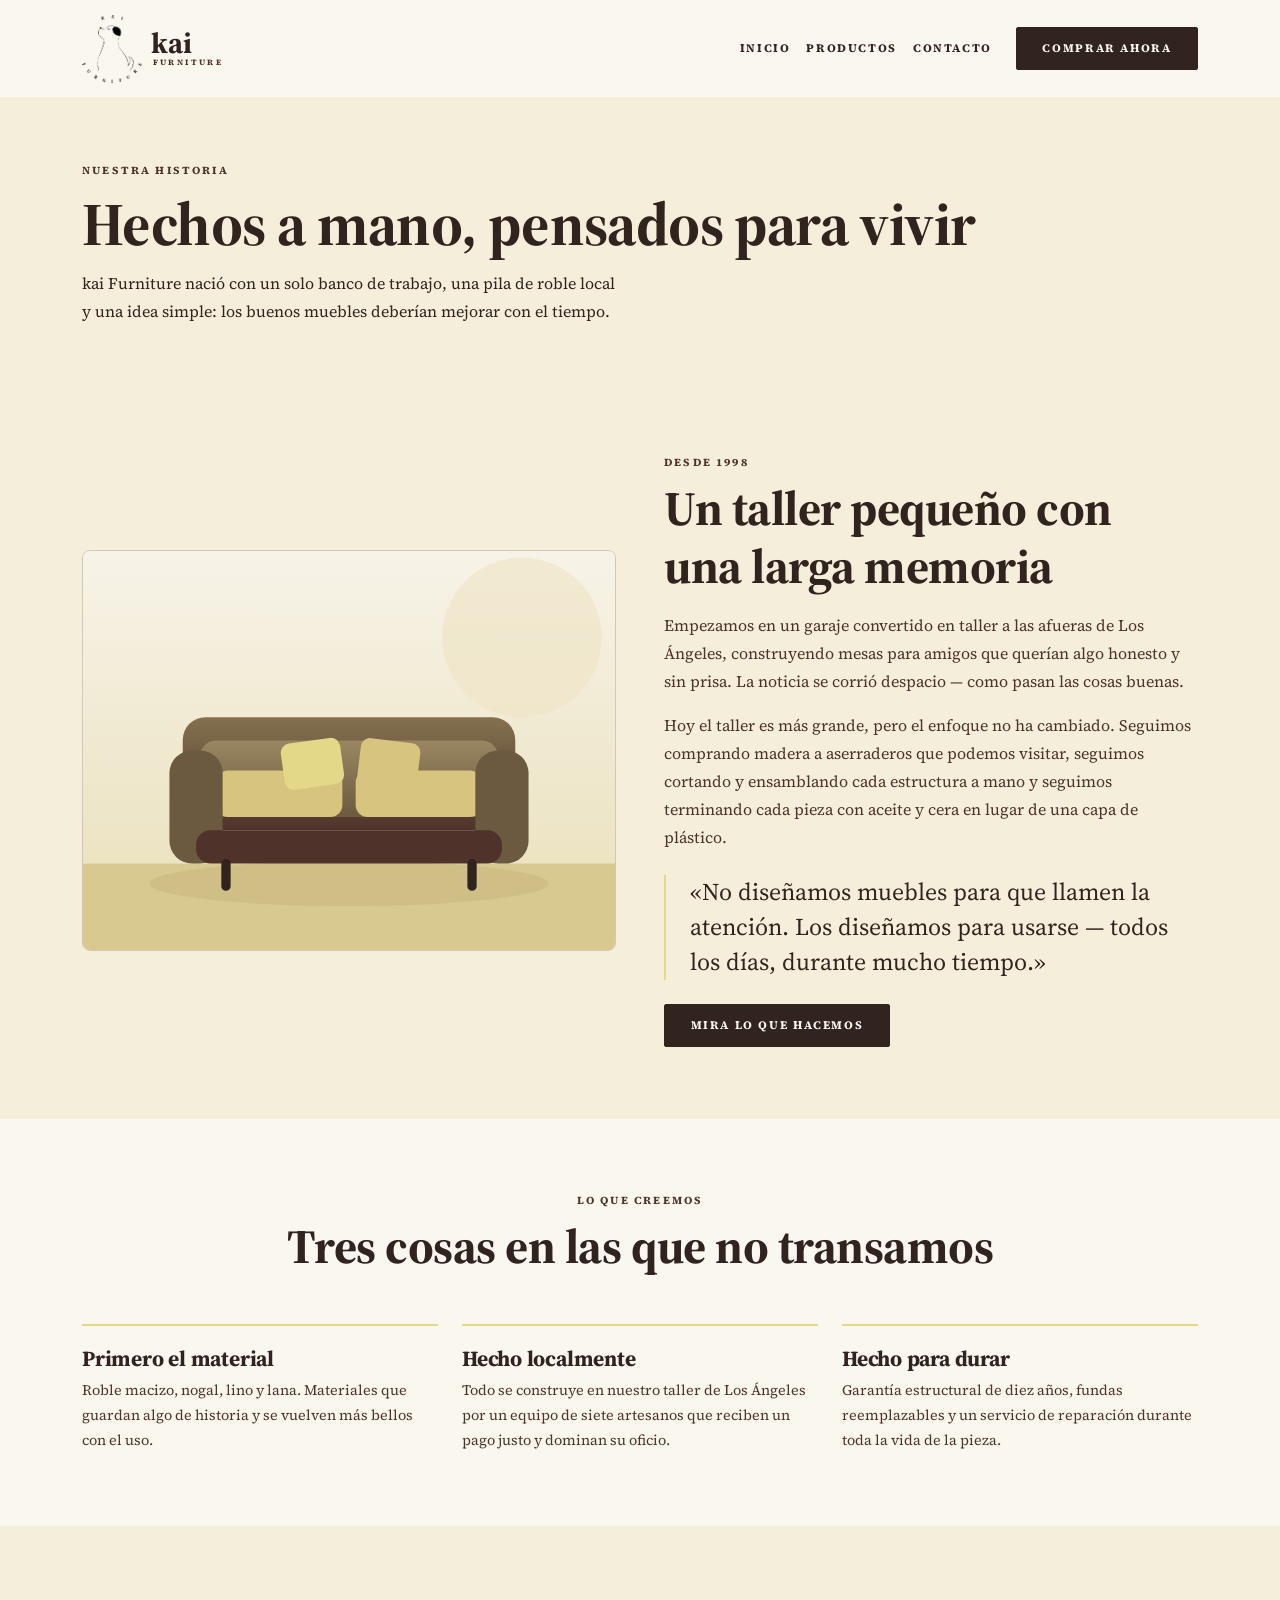
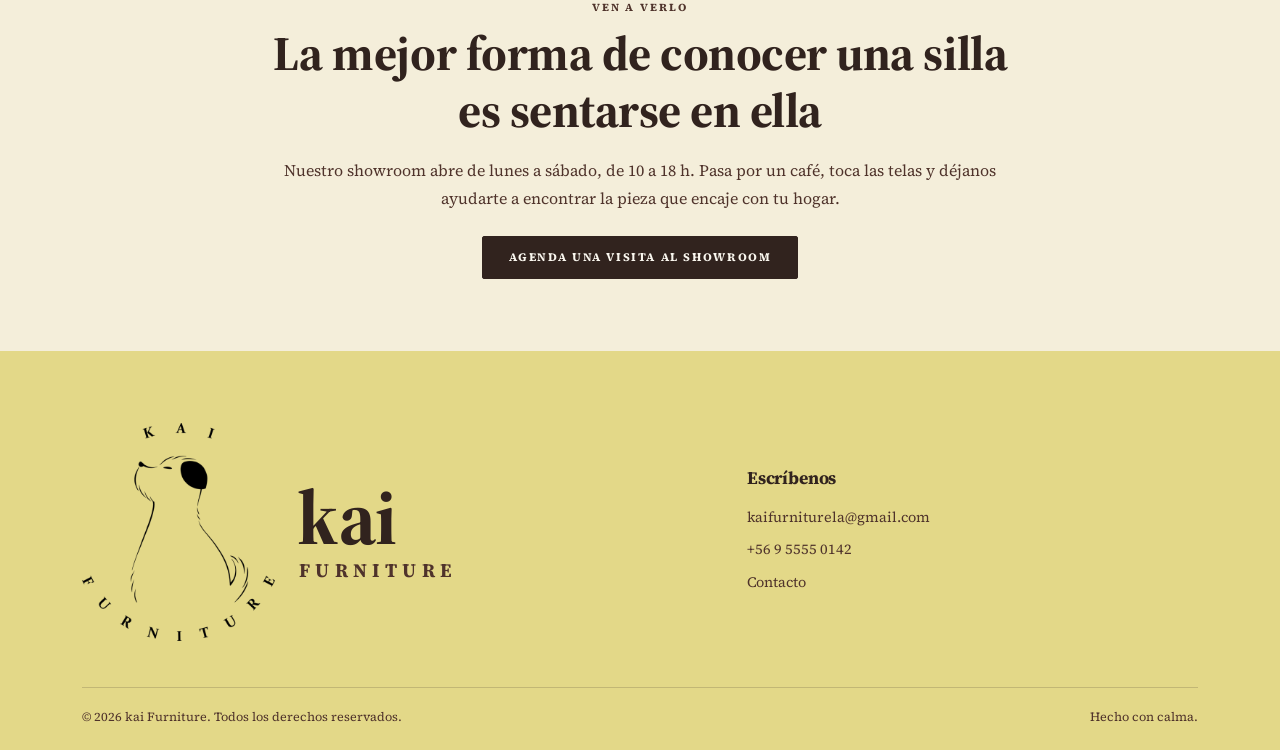
==== about.html @ 802a7d38 "small changes" ====
<!DOCTYPE html>
<html lang="es">
<head>
  <meta charset="UTF-8">
  <meta name="viewport" content="width=device-width, initial-scale=1">
  <meta name="robots" content="noindex, nofollow">
  <title>Nosotros — kai Furniture</title>
  <meta name="description" content="La historia de kai Furniture: un taller pequeño que crea piezas cálidas y honestas con madera maciza y textiles naturales en Los Ángeles, BíoBío.">
  <link rel="icon" href="favicon.ico?v=2" sizes="any">
  <link rel="icon" type="image/png" sizes="16x16" href="assets/images/favicon-16x16.png?v=2">
  <link rel="icon" type="image/png" sizes="32x32" href="assets/images/favicon-32x32.png?v=2">
  <link rel="icon" type="image/png" sizes="48x48" href="assets/images/favicon-48x48.png?v=2">
  <link rel="apple-touch-icon" href="assets/images/apple-touch-icon.png?v=2">
  <link rel="preconnect" href="https://fonts.googleapis.com">
  <link rel="preconnect" href="https://fonts.gstatic.com" crossorigin>
  <link href="https://fonts.googleapis.com/css2?family=Source+Serif+4:wght@400;700&display=swap" rel="stylesheet">
  <link href="https://cdn.jsdelivr.net/npm/bootstrap@5.3.3/dist/css/bootstrap.min.css" rel="stylesheet">
  <link rel="stylesheet" href="css/styles.css">
</head>
<body class="page-nosotros">

  <nav class="navbar navbar-expand-lg navbar-kai sticky-top">
    <div class="container">
      <a class="navbar-brand" href="home" aria-label="kai Furniture, inicio">
        <img src="assets/images/logo-mark.png" alt="kai Furniture">
        <span class="brand-wordmark">kai<span>Furniture</span></span>
      </a>
      <button class="navbar-toggler" type="button" data-bs-toggle="collapse" data-bs-target="#kaiNav" aria-controls="kaiNav" aria-expanded="false" aria-label="Abrir menú">
        <span class="navbar-toggler-icon"></span>
      </button>
      <div class="collapse navbar-collapse" id="kaiNav">
        <ul class="navbar-nav ms-auto align-items-lg-center">
          <li class="nav-item"><a class="nav-link" href="home">Inicio</a></li>
          <li class="nav-item"><a class="nav-link" href="products">Productos</a></li>
          <li class="nav-item"><a class="nav-link" href="contact">Contacto</a></li>
          <li class="nav-item ms-lg-3 mt-3 mt-lg-0">
            <a class="btn btn-kai" href="products">Comprar ahora</a>
          </li>
        </ul>
      </div>
    </div>
  </nav>

  <header class="page-header">
    <div class="container">
      <p class="eyebrow mb-2">Nuestra historia</p>
      <h1>Hechos a mano, pensados para vivir</h1>
      <p>kai Furniture nació con un solo banco de trabajo, una pila de roble local y una idea simple: los buenos muebles deberían mejorar con el tiempo.</p>
    </div>
  </header>

  <section class="section-pad">
    <div class="container">
      <div class="row align-items-center g-5">
        <div class="col-lg-6">
          <div class="about-media">
            <img src="assets/images/sofa.svg" alt="El sofá Aria en el showroom de kai Furniture">
          </div>
        </div>
        <div class="col-lg-6">
          <p class="eyebrow mb-2">Desde 1998</p>
          <h2 class="mb-3" style="font-size: clamp(2rem, 4vw, 3rem);">Un taller pequeño con una larga memoria</h2>
          <p class="text-muted-kai">
            Empezamos en un garaje convertido en taller a las afueras de Los Ángeles, construyendo mesas
            para amigos que querían algo honesto y sin prisa. La noticia se corrió despacio — como pasan las cosas buenas.
          </p>
          <p class="text-muted-kai">
            Hoy el taller es más grande, pero el enfoque no ha cambiado. Seguimos comprando madera a
            aserraderos que podemos visitar, seguimos cortando y ensamblando cada estructura a mano y
            seguimos terminando cada pieza con aceite y cera en lugar de una capa de plástico.
          </p>
          <blockquote class="quote-block my-4">
            «No diseñamos muebles para que llamen la atención. Los diseñamos para usarse — todos los días, durante mucho tiempo.»
          </blockquote>
          <a href="products" class="btn btn-kai">Mira lo que hacemos</a>
        </div>
      </div>
    </div>
  </section>

  <section class="section-pad bg-cream">
    <div class="container">
      <div class="text-center mb-5">
        <p class="eyebrow mb-2">Lo que creemos</p>
        <h2 style="font-size: clamp(2rem, 4vw, 3rem);">Tres cosas en las que no transamos</h2>
      </div>
      <div class="row g-4">
        <div class="col-md-4">
          <div class="value-card">
            <h4>Primero el material</h4>
            <p>Roble macizo, nogal, lino y lana. Materiales que guardan algo de historia y se vuelven más bellos con el uso.</p>
          </div>
        </div>
        <div class="col-md-4">
          <div class="value-card">
            <h4>Hecho localmente</h4>
            <p>Todo se construye en nuestro taller de Los Ángeles por un equipo de siete artesanos que reciben un pago justo y dominan su oficio.</p>
          </div>
        </div>
        <div class="col-md-4">
          <div class="value-card">
            <h4>Hecho para durar</h4>
            <p>Garantía estructural de diez años, fundas reemplazables y un servicio de reparación durante toda la vida de la pieza.</p>
          </div>
        </div>
      </div>
    </div>
  </section>

  <section class="section-pad">
    <div class="container">
      <div class="row justify-content-center text-center">
        <div class="col-lg-8">
          <p class="eyebrow mb-2">Ven a verlo</p>
          <h2 class="mb-3" style="font-size: clamp(2rem, 4vw, 3rem);">La mejor forma de conocer una silla es sentarse en ella</h2>
          <p class="text-muted-kai mb-4">
            Nuestro showroom abre de lunes a sábado, de 10 a 18 h. Pasa por un café, toca las telas
            y déjanos ayudarte a encontrar la pieza que encaje con tu hogar.
          </p>
          <a href="contact" class="btn btn-kai">Agenda una visita al showroom</a>
        </div>
      </div>
    </div>
  </section>

  <footer class="footer-kai">
    <div class="container">
      <div class="row g-4">
        <div class="col-lg-7">
          <a href="home" class="footer-brand">
            <img src="assets/images/logo-mark.png" alt="kai Furniture" class="footer-logo">
            <span class="brand-wordmark footer-wordmark">kai<span>FURNITURE</span></span>
          </a>
        </div>
        <div class="col-12 col-lg-5">
          <h5>Escríbenos</h5>
          <ul class="footer-links">
            <li><a href="mailto:kaifurniturela@gmail.com">kaifurniturela@gmail.com</a></li>
            <li><a href="tel:+56955550142">+56 9 5555 0142</a></li>
            <li><a href="contact">Contacto</a></li>
          </ul>
        </div>
      </div>
      <div class="footer-bottom d-flex flex-wrap justify-content-between gap-2">
        <span>&copy; <span id="year">2026</span> kai Furniture. Todos los derechos reservados.</span>
        <span>Hecho con calma.</span>
      </div>
    </div>
  </footer>

  <script src="https://cdn.jsdelivr.net/npm/bootstrap@5.3.3/dist/js/bootstrap.bundle.min.js"></script>
  <script>
    document.getElementById('year').textContent = new Date().getFullYear();
  </script>
</body>
</html>
---- css/styles.css ----
:root {
  --kai-ink: #31231e;
  --kai-dark: #4f332b;
  --kai-brown: #84714f;
  --kai-accent: #e3d888;
  --kai-bg: #faf7ef;
  --kai-tint: #f4eeda;
  --kai-muted: #84714f;
  --kai-line: rgba(49, 35, 30, 0.18);
  --kai-page: var(--kai-tint);
  --kai-page-text: var(--kai-ink);
  --kai-page-muted: var(--kai-dark);
  --kai-page-line: rgba(49, 35, 30, 0.18);
  --kai-font: Constantia, "Source Serif 4", Georgia, "Times New Roman", serif;
  --bs-body-font-family: var(--kai-font);
}

html {
  background-color: var(--kai-accent);
}

body {
  font-family: var(--kai-font);
  font-weight: 400;
  color: var(--kai-page-text);
  background-color: var(--kai-page);
  -webkit-font-smoothing: antialiased;
}

h1, h2, h3, h4, h5, .display-font {
  font-family: var(--kai-font);
  font-weight: 700;
  color: var(--kai-page-text);
  letter-spacing: -0.01em;
}

p {
  line-height: 1.75;
}

a {
  color: var(--kai-page-text);
}

a:hover {
  color: var(--kai-dark);
}

.eyebrow {
  text-transform: uppercase;
  letter-spacing: 0.2em;
  font-size: 0.68rem;
  font-weight: 700;
  color: var(--kai-dark);
}

.section-pad {
  padding: 4.5rem 0;
}

.bg-cream {
  background-color: var(--kai-bg);
  color: var(--kai-ink);
}

.bg-cream h2,
.bg-cream h4 {
  color: var(--kai-ink);
}

.bg-cream .eyebrow {
  color: var(--kai-dark);
}

.text-ink {
  color: var(--kai-ink) !important;
}

.text-muted-kai {
  color: var(--kai-page-muted) !important;
}

/* Navbar */
.navbar-kai {
  background-color: var(--kai-bg);
  padding: 0.6rem 0;
}

.navbar-kai .navbar-brand {
  display: flex;
  align-items: center;
  gap: 0.55rem;
}

.navbar-kai .navbar-brand img {
  height: 68px;
  width: auto;
}

.brand-wordmark {
  display: flex;
  flex-direction: column;
  font-family: var(--kai-font);
  font-size: 1.8rem;
  font-weight: 700;
  line-height: 0.85;
  color: var(--kai-ink);
  letter-spacing: -0.01em;
}

.brand-wordmark span {
  font-family: var(--kai-font);
  font-size: 0.5rem;
  font-weight: 700;
  letter-spacing: 0.3em;
  text-transform: uppercase;
  color: var(--kai-dark);
  margin-top: 0.28rem;
  padding-left: 0.1rem;
}

.navbar-kai .brand-wordmark {
  color: var(--kai-ink);
}

.navbar-kai .brand-wordmark span {
  color: var(--kai-dark);
}

.navbar-kai .nav-link {
  text-transform: uppercase;
  letter-spacing: 0.14em;
  font-size: 0.72rem;
  font-weight: 700;
  color: var(--kai-ink);
  padding: 0.5rem 0.85rem;
}

.navbar-kai .nav-link:hover,
.navbar-kai .nav-link.active {
  color: var(--kai-dark);
}

.navbar-toggler {
  border-color: var(--kai-line);
  border-radius: 2px;
}

.navbar-toggler:focus {
  box-shadow: none;
}

/* Buttons */
.btn-kai,
.btn-kai-outline {
  border-radius: 2px;
  padding: 0.75rem 1.6rem;
  font-family: var(--kai-font);
  font-size: 0.72rem;
  font-weight: 700;
  letter-spacing: 0.14em;
  text-transform: uppercase;
  transition: background-color 0.2s ease, color 0.2s ease, border-color 0.2s ease;
}

.btn-kai {
  background-color: var(--kai-ink);
  border: 1px solid var(--kai-ink);
  color: var(--kai-bg);
}

.btn-kai:hover {
  background-color: var(--kai-brown);
  border-color: var(--kai-brown);
  color: var(--kai-bg);
}

.btn-kai-outline {
  background-color: transparent;
  border: 1px solid var(--kai-page-text);
  color: var(--kai-page-text);
}

.btn-kai-outline:hover {
  background-color: var(--kai-page-text);
  color: var(--kai-bg);
}

/* Hero */
.hero {
  padding: 4.5rem 0 5rem;
  background-color: var(--kai-page);
}

.hero-title {
  font-size: clamp(2.5rem, 5.5vw, 4.2rem);
  line-height: 1.03;
  margin-bottom: 1.5rem;
}

.hero-lead {
  max-width: 29rem;
  color: var(--kai-page-muted);
  font-size: 1rem;
}

.hero-media {
  border-radius: 0.5rem;
  overflow: hidden;
  border: 1px solid var(--kai-page-line);
}

.hero-media img {
  width: 100%;
  height: 100%;
  object-fit: cover;
  display: block;
}

/* Product cards */
.product-card {
  display: flex;
  flex-direction: column;
  height: 100%;
  color: inherit;
  text-decoration: none;
}

.product-card:hover {
  color: inherit;
}

.product-thumb {
  overflow: hidden;
  aspect-ratio: 4 / 3;
  border-radius: 0.5rem;
  background-color: var(--kai-accent);
}

.product-thumb img {
  width: 100%;
  height: 100%;
  object-fit: cover;
  display: block;
  transition: transform 0.5s ease;
}

.product-card:hover .product-thumb img {
  transform: scale(1.04);
}

.product-body {
  display: flex;
  flex-direction: column;
  flex-grow: 1;
  padding: 1.15rem 0 0;
}

.product-title {
  font-size: 1.4rem;
  margin-bottom: 0.35rem;
  transition: color 0.2s ease;
}

.product-card:hover .product-title {
  color: var(--kai-brown);
}

.product-desc {
  color: var(--kai-page-muted);
  font-size: 0.9rem;
  line-height: 1.65;
  flex-grow: 1;
}

.product-link {
  font-size: 0.7rem;
  font-weight: 700;
  letter-spacing: 0.14em;
  text-transform: uppercase;
  color: var(--kai-page-text);
  text-decoration: none;
  display: inline-flex;
  align-items: center;
  gap: 0.4rem;
  border-bottom: 1px solid transparent;
  transition: color 0.2s ease, border-color 0.2s ease;
}

.product-link:hover {
  color: var(--kai-dark);
  border-color: var(--kai-brown);
}

.product-price {
  font-family: var(--kai-font);
  font-size: 1.25rem;
  font-weight: 700;
  color: var(--kai-page-text);
}

/* Section headers */
.section-head {
  display: flex;
  flex-wrap: wrap;
  align-items: flex-end;
  justify-content: space-between;
  gap: 1rem;
  margin-bottom: 2.5rem;
}

.section-head h2 {
  font-size: clamp(2rem, 4vw, 3rem);
  margin-bottom: 0;
}

.link-arrow {
  font-size: 0.7rem;
  font-weight: 700;
  letter-spacing: 0.14em;
  text-transform: uppercase;
  text-decoration: none;
  color: var(--kai-page-text);
  display: inline-flex;
  align-items: center;
  gap: 0.4rem;
  border-bottom: 1px solid var(--kai-page-text);
  padding-bottom: 0.2rem;
  transition: color 0.2s ease, border-color 0.2s ease;
}

.link-arrow:hover {
  color: var(--kai-dark);
  border-color: var(--kai-brown);
}

/* Page header */
.page-header {
  padding: 4rem 0 3.5rem;
  background-color: var(--kai-page);
}

.page-header .eyebrow {
  color: var(--kai-dark);
}

.page-header h1 {
  font-size: clamp(2.4rem, 5vw, 3.8rem);
  margin-bottom: 0.5rem;
}

.page-header p {
  color: var(--kai-page-text);
  max-width: 34rem;
  margin-bottom: 0;
}

.page-header .collection-title {
  font-size: clamp(1.5rem, 2.5vw, 2rem);
  letter-spacing: 0.16em;
  text-transform: uppercase;
  color: var(--kai-dark);
  margin-bottom: 0;
}

/* About */
.about-media {
  border-radius: 0.5rem;
  overflow: hidden;
  border: 1px solid var(--kai-page-line);
}

.about-media img {
  width: 100%;
  height: 100%;
  object-fit: cover;
  display: block;
}

.value-card {
  background-color: transparent;
  border: 0;
  border-top: 2px solid var(--kai-accent);
  border-radius: 0;
  padding: 1.25rem 0 0;
  height: 100%;
}

.value-card h4 {
  font-size: 1.35rem;
  margin-bottom: 0.4rem;
}

.value-card p {
  font-size: 0.9rem;
  color: var(--kai-dark);
  margin-bottom: 0;
}

.quote-block {
  border-left: 2px solid var(--kai-accent);
  padding-left: 1.5rem;
  font-family: var(--kai-font);
  font-size: 1.5rem;
  line-height: 1.45;
  color: var(--kai-page-text);
}

/* Contact */
.contact-card {
  background-color: transparent;
  border: 0;
  border-top: 1px solid var(--kai-page-line);
  border-radius: 0;
  padding: 1.5rem 0 0;
  box-shadow: none;
}

.form-label {
  font-size: 0.68rem;
  font-weight: 700;
  letter-spacing: 0.14em;
  text-transform: uppercase;
  color: var(--kai-page-text);
}

.form-control,
.form-select {
  border-radius: 2px;
  border: 1px solid var(--kai-page-line);
  padding: 0.7rem 0.9rem;
  background-color: transparent;
  color: var(--kai-page-text);
}

.form-control::placeholder {
  color: rgba(49, 35, 30, 0.7);
}

.form-control:focus,
.form-select:focus {
  border-color: var(--kai-brown);
  box-shadow: none;
  background-color: rgba(250, 247, 239, 0.55);
}

.form-select {
  background-image: url("data:image/svg+xml,%3csvg xmlns='http://www.w3.org/2000/svg' viewBox='0 0 16 16'%3e%3cpath fill='none' stroke='%2331231e' stroke-linecap='round' stroke-linejoin='round' stroke-width='2' d='m2 5 6 6 6-6'/%3e%3c/svg%3e");
}

.form-select option {
  color: var(--kai-ink);
  background-color: var(--kai-bg);
}

.contact-info-item {
  padding: 1rem 0;
  border-bottom: 1px solid var(--kai-page-line);
}

.contact-info-item:last-child {
  border-bottom: 0;
}

.contact-info-item h6 {
  font-family: var(--kai-font);
  font-weight: 700;
  font-size: 0.68rem;
  letter-spacing: 0.14em;
  text-transform: uppercase;
  color: var(--kai-dark);
  margin-bottom: 0.25rem;
}

.contact-info-item p,
.contact-info-item a {
  margin-bottom: 0;
  font-size: 0.95rem;
  color: var(--kai-page-text);
  text-decoration: none;
}

.alert-success {
  background-color: var(--kai-accent);
  border-color: var(--kai-accent);
  color: var(--kai-ink);
  border-radius: 2px;
}

/* Footer */
.footer-kai {
  background-color: var(--kai-accent);
  color: var(--kai-dark);
  padding: 4.5rem 0 1.5rem;
}

.footer-kai .row {
  align-items: center;
}

.footer-kai h5 {
  color: var(--kai-ink);
  font-size: 1.1rem;
  margin-bottom: 0.9rem;
}

.footer-kai a {
  color: var(--kai-dark);
  text-decoration: none;
  font-size: 0.9rem;
  transition: color 0.2s ease;
}

.footer-kai a:hover {
  color: var(--kai-ink);
}

.footer-kai .footer-links {
  list-style: none;
  padding: 0;
  margin: 0;
}

.footer-kai .footer-links li {
  margin-bottom: 0.5rem;
}

.footer-kai .footer-bottom {
  border-top: 1px solid var(--kai-line);
  margin-top: 2.5rem;
  padding-top: 1.25rem;
  font-size: 0.78rem;
  color: var(--kai-dark);
}

.footer-brand {
  display: inline-flex;
  align-items: center;
  gap: 1.4rem;
  text-decoration: none;
}

.footer-brand .brand-wordmark {
  font-size: clamp(4rem, 6vw, 5.2rem);
  color: var(--kai-ink);
}

.footer-brand .brand-wordmark span {
  font-size: 1.2rem;
  letter-spacing: 0.28em;
  margin-top: 0.7rem;
  color: var(--kai-dark);
}

.footer-logo {
  height: clamp(168px, 17vw, 240px);
  width: auto;
}

@media (max-width: 991.98px) {
  .navbar-kai .navbar-collapse {
    padding-top: 1rem;
    padding-bottom: 0.5rem;
  }

  .navbar-kai .nav-link {
    padding-left: 0;
    padding-right: 0;
  }

  .hero {
    padding-top: 3rem;
  }

  .hero-media {
    margin-top: 2.5rem;
  }

  .section-pad {
    padding: 3.75rem 0;
  }

  .page-header {
    padding: 3rem 0 2.75rem;
  }
}

@media (max-width: 575.98px) {
  .hero-title {
    font-size: 2.5rem;
  }

  .section-pad {
    padding: 3.25rem 0;
  }

}
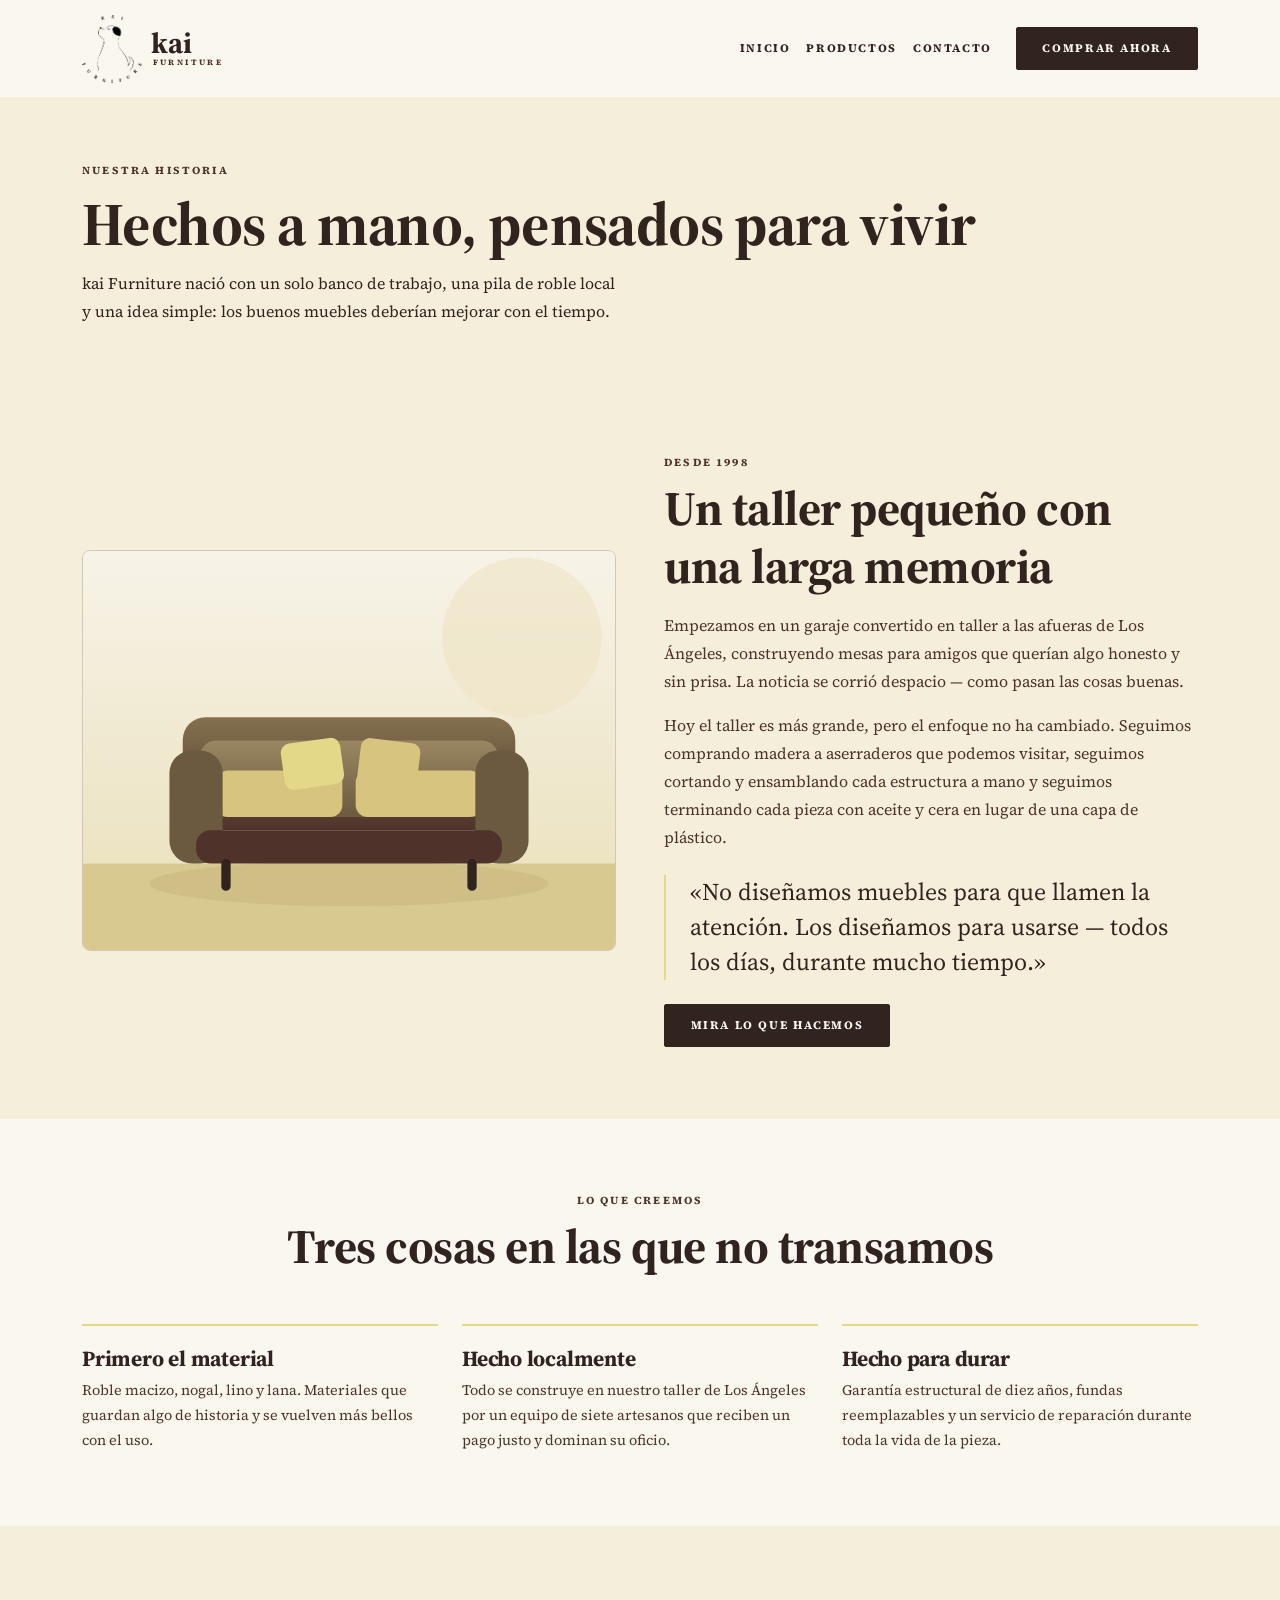
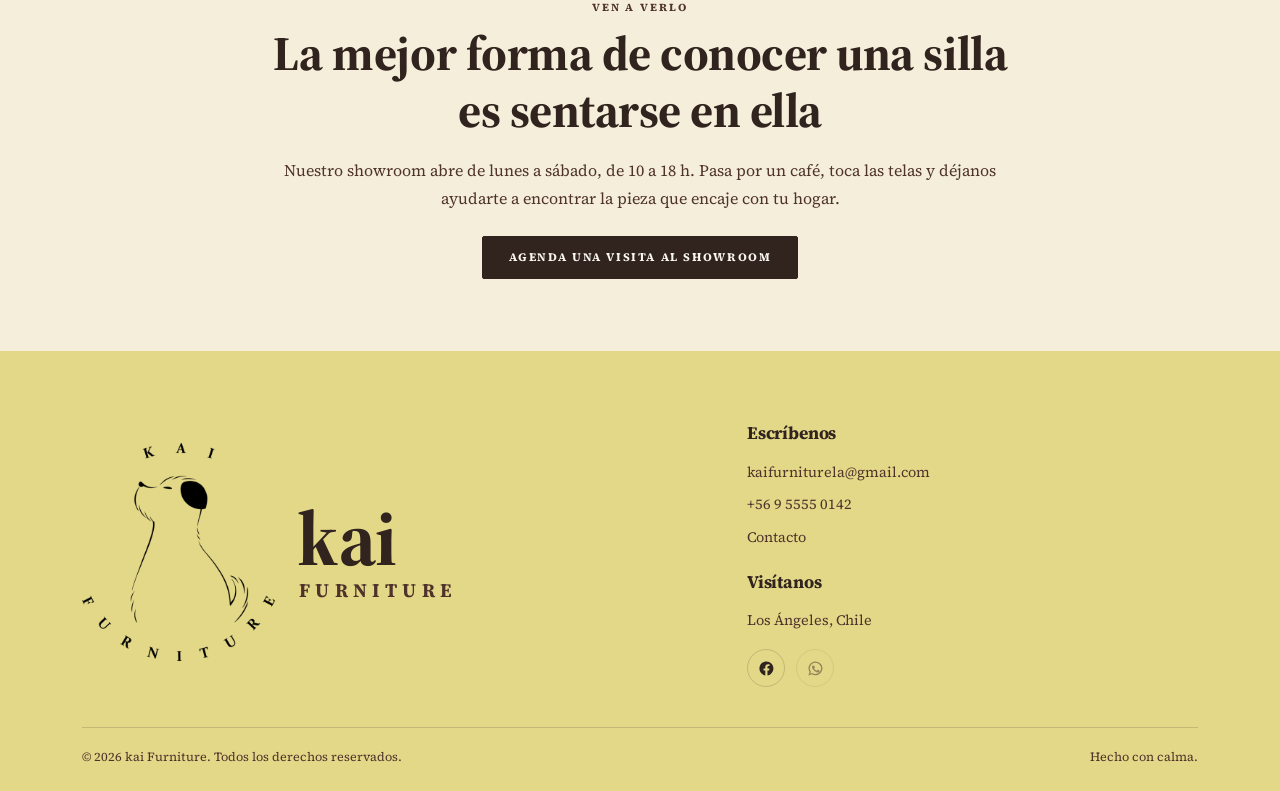
==== commit d73fcaa8: "product changes" ====
--- a/about.html
+++ b/about.html
@@ -5,12 +5,12 @@
   <meta name="viewport" content="width=device-width, initial-scale=1">
   <meta name="robots" content="noindex, nofollow">
   <title>Nosotros — kai Furniture</title>
-  <meta name="description" content="La historia de kai Furniture: un taller pequeño que crea piezas cálidas y honestas con madera maciza y textiles naturales en Los Ángeles, BíoBío.">
-  <link rel="icon" href="favicon.ico?v=2" sizes="any">
-  <link rel="icon" type="image/png" sizes="16x16" href="assets/images/favicon-16x16.png?v=2">
-  <link rel="icon" type="image/png" sizes="32x32" href="assets/images/favicon-32x32.png?v=2">
-  <link rel="icon" type="image/png" sizes="48x48" href="assets/images/favicon-48x48.png?v=2">
-  <link rel="apple-touch-icon" href="assets/images/apple-touch-icon.png?v=2">
+  <meta name="description" content="La historia de kai Furniture: un taller pequeño que crea piezas cálidas y honestas con madera maciza y textiles naturales en Los Ángeles, Biobío.">
+  <link rel="icon" href="favicon.ico" sizes="any">
+  <link rel="icon" type="image/png" sizes="16x16" href="assets/images/favicon-16x16.png">
+  <link rel="icon" type="image/png" sizes="32x32" href="assets/images/favicon-32x32.png">
+  <link rel="icon" type="image/png" sizes="48x48" href="assets/images/favicon-48x48.png">
+  <link rel="apple-touch-icon" href="assets/images/apple-touch-icon.png">
   <link rel="preconnect" href="https://fonts.googleapis.com">
   <link rel="preconnect" href="https://fonts.gstatic.com" crossorigin>
   <link href="https://fonts.googleapis.com/css2?family=Source+Serif+4:wght@400;700&display=swap" rel="stylesheet">
@@ -139,6 +139,18 @@
             <li><a href="tel:+56955550142">+56 9 5555 0142</a></li>
             <li><a href="contact">Contacto</a></li>
           </ul>
+
+          <h5 class="mt-4">Visítanos</h5>
+          <p class="footer-location">Los Ángeles, Chile</p>
+
+          <div class="footer-social">
+            <a href="https://www.facebook.com/profile.php?id=61594401551876" target="_blank" rel="noopener" aria-label="kai Furniture en Facebook">
+              <svg viewBox="0 0 24 24" fill="currentColor" aria-hidden="true"><path d="M22 12.06C22 6.5 17.52 2 12 2S2 6.5 2 12.06c0 5 3.66 9.15 8.44 9.94v-7.03H7.9v-2.9h2.54V9.85c0-2.51 1.49-3.9 3.77-3.9 1.09 0 2.23.2 2.23.2v2.46h-1.26c-1.24 0-1.63.77-1.63 1.56v1.88h2.78l-.44 2.9h-2.34V22c4.78-.79 8.44-4.94 8.44-9.94Z"/></svg>
+            </a>
+            <span class="is-pending" role="img" aria-label="WhatsApp: próximamente" title="WhatsApp: próximamente">
+              <svg viewBox="0 0 24 24" fill="currentColor" aria-hidden="true"><path d="M12.04 2a9.9 9.9 0 0 0-8.4 15.1L2 22l5.05-1.6A9.9 9.9 0 1 0 12.04 2Zm0 1.8a8.1 8.1 0 1 1-4.1 15.1l-.3-.2-2.9.9.9-2.8-.2-.3a8.1 8.1 0 0 1 6.6-12.7Zm-3.2 3.9c-.2 0-.5.1-.7.3-.3.3-.9.9-.9 2.2 0 1.3 1 2.6 1.1 2.8.1.2 1.9 3 4.6 4.2 2.3 1 2.7.8 3.2.7.5-.1 1.5-.6 1.7-1.3.2-.6.2-1.2.1-1.3-.1-.1-.3-.2-.5-.3l-1.8-.9c-.2-.1-.4-.1-.6.1-.2.2-.6.8-.8 1-.1.2-.3.2-.5.1-.2-.1-1.1-.4-2-1.3-.7-.6-1.2-1.4-1.4-1.6-.1-.2 0-.4.1-.5l.4-.5c.1-.2.2-.3.3-.5.1-.2 0-.4 0-.5l-.8-1.9c-.1-.4-.3-.4-.5-.4h-.4Z"/></svg>
+            </span>
+          </div>
         </div>
       </div>
       <div class="footer-bottom d-flex flex-wrap justify-content-between gap-2">
--- a/css/styles.css
+++ b/css/styles.css
@@ -231,10 +231,27 @@
 }
 
 .product-thumb {
+  position: relative;
   overflow: hidden;
   aspect-ratio: 4 / 3;
   border-radius: 0.5rem;
   background-color: var(--kai-accent);
+}
+
+.product-badge {
+  position: absolute;
+  top: 0.75rem;
+  left: 0.75rem;
+  padding: 0.3rem 0.6rem;
+  border: 1px solid var(--kai-page-line);
+  border-radius: 2px;
+  background-color: rgba(250, 247, 239, 0.92);
+  color: var(--kai-ink);
+  font-size: 0.62rem;
+  font-weight: 700;
+  letter-spacing: 0.14em;
+  line-height: 1;
+  text-transform: uppercase;
 }
 
 .product-thumb img {
@@ -297,6 +314,222 @@
   font-size: 1.25rem;
   font-weight: 700;
   color: var(--kai-page-text);
+}
+
+.product-price-note {
+  font-size: 0.72rem;
+  font-weight: 700;
+  letter-spacing: 0.1em;
+  line-height: 1.4;
+  text-transform: uppercase;
+  color: var(--kai-dark);
+}
+
+/* Product detail */
+.product-back {
+  font-size: 0.7rem;
+  font-weight: 700;
+  letter-spacing: 0.14em;
+  text-transform: uppercase;
+  text-decoration: none;
+  color: var(--kai-page-muted);
+  display: inline-flex;
+  align-items: center;
+  gap: 0.4rem;
+}
+
+.product-back:hover {
+  color: var(--kai-ink);
+}
+
+.product-carousel {
+  max-width: 30rem;
+  margin: 0 auto;
+}
+
+.product-carousel .carousel-inner {
+  border-radius: 0.5rem;
+  overflow: hidden;
+  border: 1px solid var(--kai-page-line);
+  background-color: var(--kai-bg);
+}
+
+.product-carousel .carousel-item img {
+  width: 100%;
+  aspect-ratio: 1 / 1;
+  max-height: 70vh;
+  object-fit: contain;
+  object-position: center;
+  display: block;
+}
+
+.product-carousel.is-single .carousel-inner {
+  background-color: var(--kai-accent);
+}
+
+.product-carousel.is-single .carousel-item img {
+  aspect-ratio: 4 / 3;
+  object-fit: contain;
+  padding: 1.5rem;
+}
+
+.product-carousel.is-single .carousel-control-prev,
+.product-carousel.is-single .carousel-control-next,
+.product-carousel.is-single .carousel-indicators,
+.product-carousel.is-single .carousel-counter {
+  display: none;
+}
+
+.product-carousel .carousel-control-prev,
+.product-carousel .carousel-control-next {
+  top: 50%;
+  bottom: auto;
+  width: 2.75rem;
+  height: 2.75rem;
+  margin-top: -1.375rem;
+  opacity: 0.95;
+  background-color: var(--kai-bg);
+  border: 1px solid var(--kai-page-line);
+  border-radius: 50%;
+  z-index: 3;
+}
+
+.product-carousel .carousel-control-prev {
+  left: 0.75rem;
+  right: auto;
+}
+
+.product-carousel .carousel-control-next {
+  right: 0.75rem;
+  left: auto;
+}
+
+.product-carousel .carousel-control-prev:hover,
+.product-carousel .carousel-control-next:hover {
+  background-color: var(--kai-bg);
+  opacity: 1;
+}
+
+.product-carousel .carousel-control-prev-icon,
+.product-carousel .carousel-control-next-icon {
+  width: 0.9rem;
+  height: 0.9rem;
+  filter: none;
+}
+
+.product-carousel .carousel-control-prev-icon {
+  background-image: url("data:image/svg+xml,%3csvg xmlns='http://www.w3.org/2000/svg' viewBox='0 0 16 16' fill='none' stroke='%2331231e' stroke-width='1.8' stroke-linecap='round' stroke-linejoin='round'%3e%3cpath d='M10 2.5 4.5 8 10 13.5'/%3e%3c/svg%3e");
+}
+
+.product-carousel .carousel-control-next-icon {
+  background-image: url("data:image/svg+xml,%3csvg xmlns='http://www.w3.org/2000/svg' viewBox='0 0 16 16' fill='none' stroke='%2331231e' stroke-width='1.8' stroke-linecap='round' stroke-linejoin='round'%3e%3cpath d='M6 2.5 11.5 8 6 13.5'/%3e%3c/svg%3e");
+}
+
+.product-carousel .carousel-indicators {
+  margin-bottom: 0.85rem;
+  gap: 0.35rem;
+}
+
+.product-carousel .carousel-indicators [data-bs-target] {
+  width: 7px;
+  height: 7px;
+  margin: 0;
+  border: 0;
+  border-top: 8px solid transparent;
+  border-bottom: 8px solid transparent;
+  border-radius: 50%;
+  background-color: var(--kai-ink);
+  opacity: 0.35;
+  transition: opacity 0.2s ease;
+}
+
+.product-carousel .carousel-indicators .active {
+  opacity: 1;
+}
+
+.carousel-counter {
+  position: absolute;
+  top: 0.85rem;
+  right: 0.85rem;
+  z-index: 3;
+  padding: 0.25rem 0.6rem;
+  border-radius: 2px;
+  background-color: rgba(250, 247, 239, 0.9);
+  color: var(--kai-ink);
+  font-size: 0.68rem;
+  font-weight: 700;
+  letter-spacing: 0.08em;
+}
+
+.product-detail-price {
+  font-size: clamp(2rem, 4vw, 2.75rem);
+  font-weight: 700;
+  line-height: 1.05;
+  letter-spacing: -0.01em;
+  color: var(--kai-page-text);
+  margin-bottom: 1.25rem;
+}
+
+.product-detail-price.is-note {
+  font-size: clamp(1.3rem, 2.4vw, 1.7rem);
+  letter-spacing: 0.01em;
+  color: var(--kai-dark);
+}
+
+.variant-note {
+  font-size: 0.8rem;
+  color: var(--kai-dark);
+}
+
+.product-status {
+  display: inline-block;
+  margin-bottom: 0.9rem;
+  padding: 0.3rem 0.65rem;
+  border: 1px solid var(--kai-page-line);
+  border-radius: 2px;
+  background-color: var(--kai-accent);
+  color: var(--kai-ink);
+  font-size: 0.62rem;
+  font-weight: 700;
+  letter-spacing: 0.14em;
+  line-height: 1;
+  text-transform: uppercase;
+}
+
+@media (min-width: 992px) {
+  .product-detail-info {
+    position: sticky;
+    top: 6.5rem;
+  }
+}
+
+.product-variants {
+  border-top: 1px solid var(--kai-page-line);
+  margin-top: 1.75rem;
+  padding-top: 1.25rem;
+}
+
+.variant-btn {
+  background-color: transparent;
+  border: 1px solid var(--kai-page-line);
+  border-radius: 2px;
+  padding: 0.6rem 1rem;
+  font-family: var(--kai-font);
+  font-size: 0.7rem;
+  font-weight: 700;
+  letter-spacing: 0.12em;
+  text-transform: uppercase;
+  color: var(--kai-page-text);
+  transition: border-color 0.2s ease, background-color 0.2s ease;
+}
+
+.variant-btn:hover {
+  border-color: var(--kai-brown);
+}
+
+.variant-btn.is-active {
+  border-color: var(--kai-ink);
+  background-color: rgba(49, 35, 30, 0.08);
 }
 
 /* Section headers */
@@ -557,6 +790,48 @@
   width: auto;
 }
 
+.footer-location {
+  font-size: 0.9rem;
+  color: var(--kai-dark);
+}
+
+.footer-social {
+  display: flex;
+  align-items: center;
+  gap: 0.65rem;
+  margin-top: 1rem;
+}
+
+.footer-social a,
+.footer-social span {
+  display: inline-flex;
+  align-items: center;
+  justify-content: center;
+  width: 2.4rem;
+  height: 2.4rem;
+  border: 1px solid var(--kai-line);
+  border-radius: 50%;
+  color: var(--kai-ink);
+  text-decoration: none;
+  transition: background-color 0.2s ease, color 0.2s ease, border-color 0.2s ease;
+}
+
+.footer-social a:hover {
+  background-color: var(--kai-ink);
+  border-color: var(--kai-ink);
+  color: var(--kai-bg);
+}
+
+.footer-social svg {
+  width: 1.05rem;
+  height: 1.05rem;
+}
+
+.footer-social .is-pending {
+  opacity: 0.45;
+  cursor: default;
+}
+
 @media (max-width: 991.98px) {
   .navbar-kai .navbar-collapse {
     padding-top: 1rem;
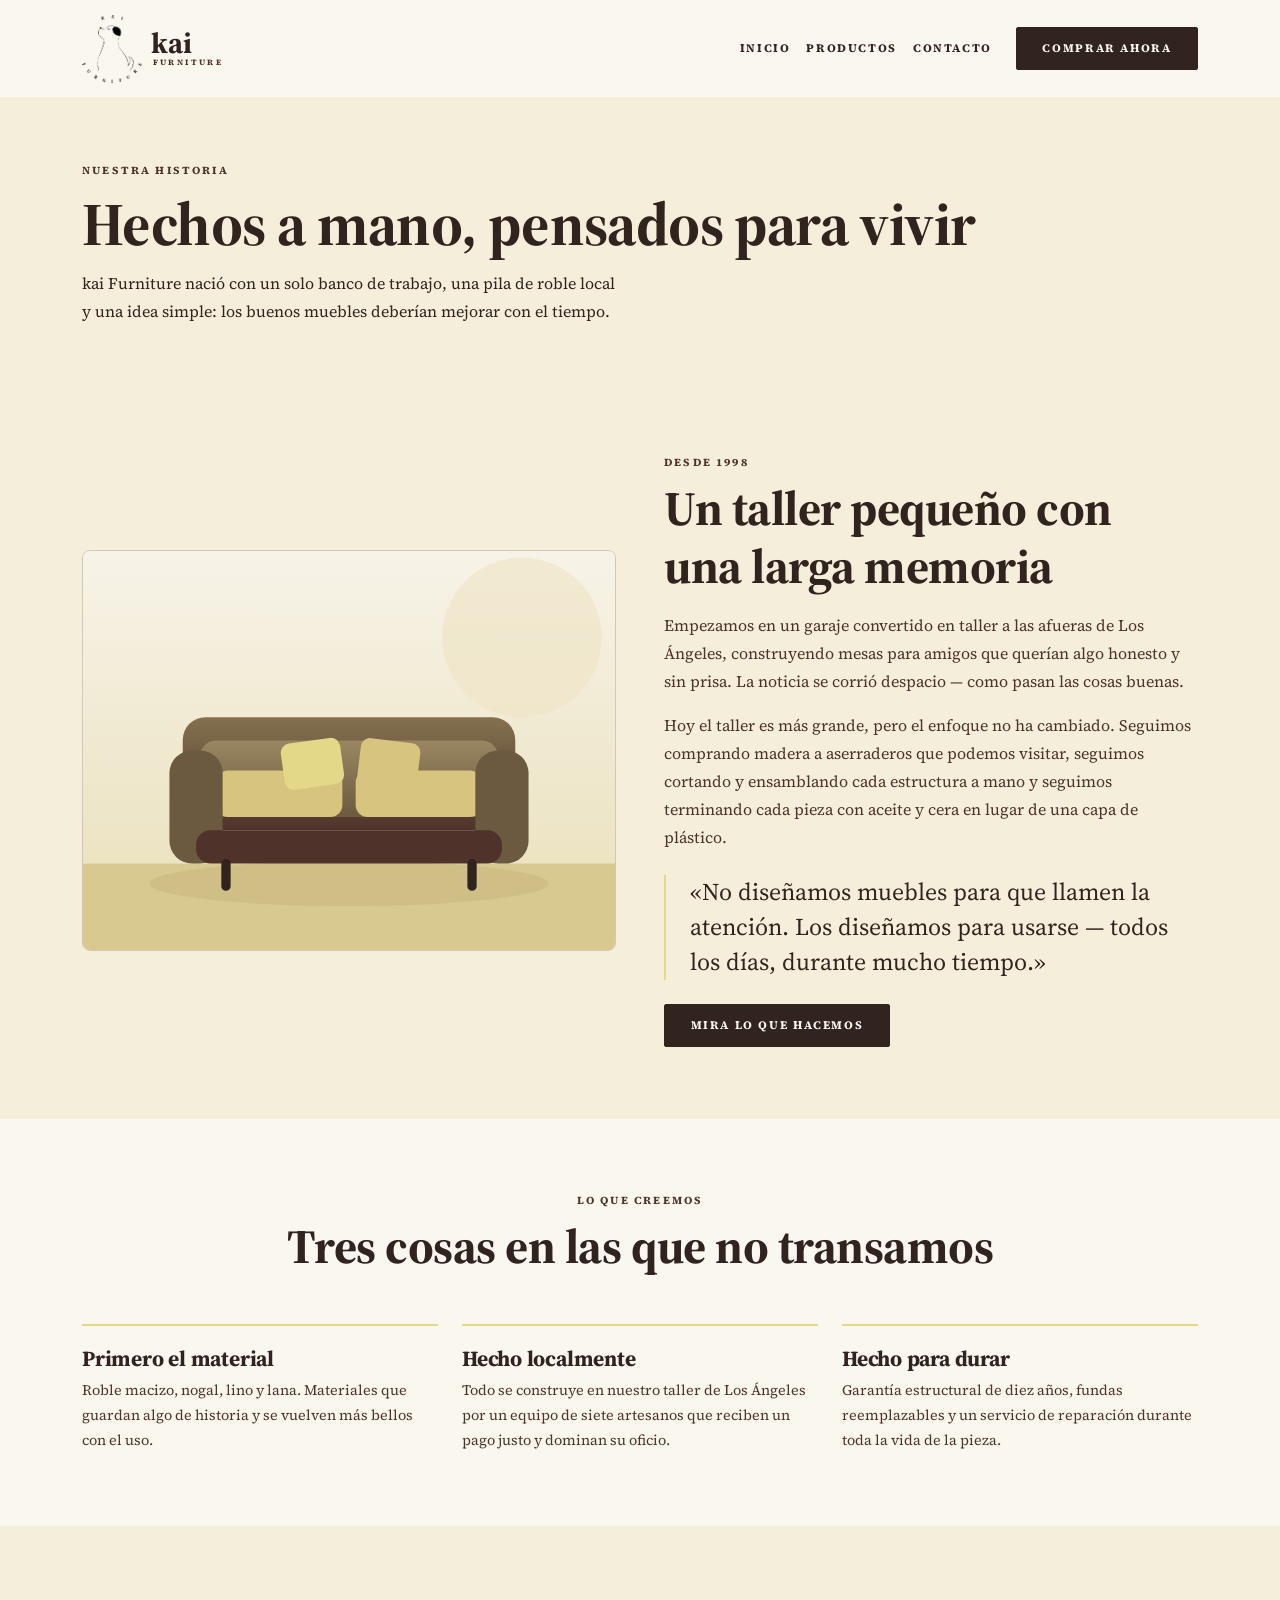
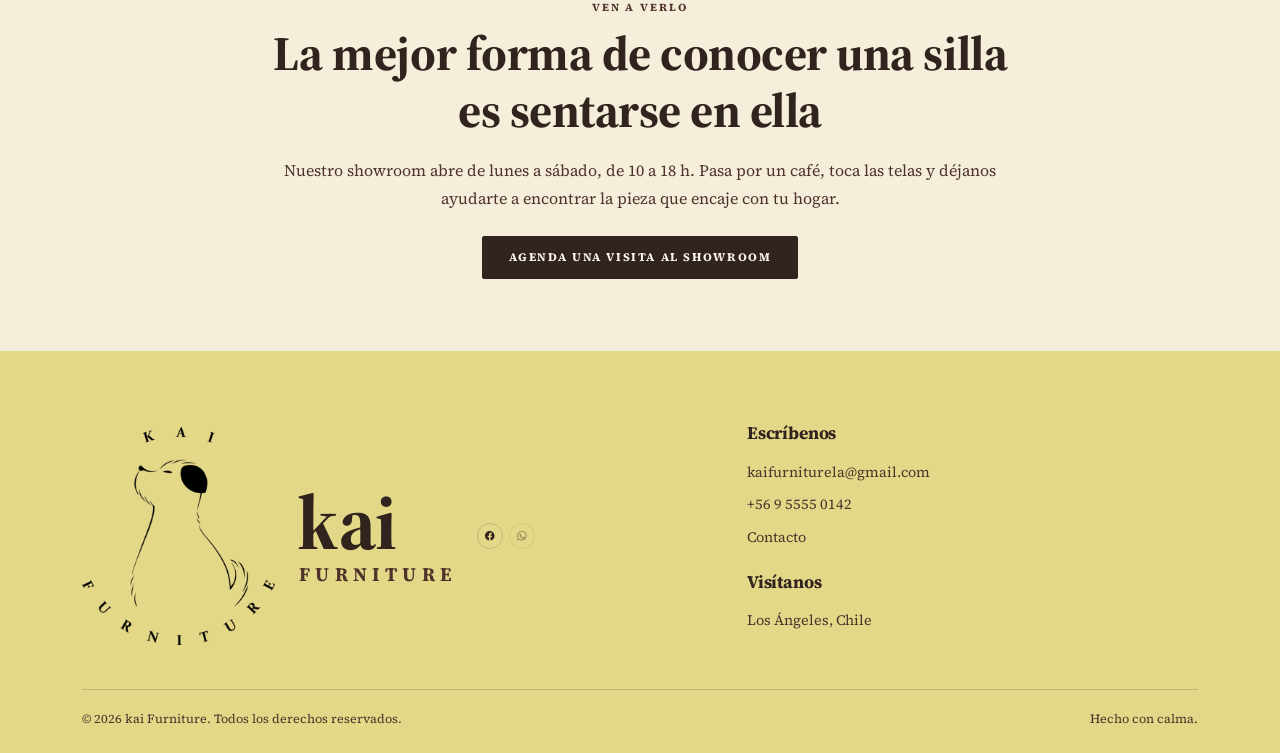
==== commit d8d9bc8d: "footer changes" ====
--- a/about.html
+++ b/about.html
@@ -127,10 +127,20 @@
     <div class="container">
       <div class="row g-4">
         <div class="col-lg-7">
-          <a href="home" class="footer-brand">
-            <img src="assets/images/logo-mark.png" alt="kai Furniture" class="footer-logo">
-            <span class="brand-wordmark footer-wordmark">kai<span>FURNITURE</span></span>
-          </a>
+          <div class="footer-brand-row">
+            <a href="home" class="footer-brand">
+              <img src="assets/images/logo-mark.png" alt="kai Furniture" class="footer-logo">
+              <span class="brand-wordmark footer-wordmark">kai<span>FURNITURE</span></span>
+            </a>
+            <div class="footer-social">
+              <a href="https://www.facebook.com/profile.php?id=61594401551876" target="_blank" rel="noopener" aria-label="kai Furniture en Facebook">
+                <svg viewBox="0 0 24 24" fill="currentColor" aria-hidden="true"><path d="M22 12.06C22 6.5 17.52 2 12 2S2 6.5 2 12.06c0 5 3.66 9.15 8.44 9.94v-7.03H7.9v-2.9h2.54V9.85c0-2.51 1.49-3.9 3.77-3.9 1.09 0 2.23.2 2.23.2v2.46h-1.26c-1.24 0-1.63.77-1.63 1.56v1.88h2.78l-.44 2.9h-2.34V22c4.78-.79 8.44-4.94 8.44-9.94Z"/></svg>
+              </a>
+              <span class="is-pending" role="img" aria-label="WhatsApp: próximamente" title="WhatsApp: próximamente">
+                <svg viewBox="0 0 24 24" fill="currentColor" aria-hidden="true"><path d="M12.04 2a9.9 9.9 0 0 0-8.4 15.1L2 22l5.05-1.6A9.9 9.9 0 1 0 12.04 2Zm0 1.8a8.1 8.1 0 1 1-4.1 15.1l-.3-.2-2.9.9.9-2.8-.2-.3a8.1 8.1 0 0 1 6.6-12.7Zm-3.2 3.9c-.2 0-.5.1-.7.3-.3.3-.9.9-.9 2.2 0 1.3 1 2.6 1.1 2.8.1.2 1.9 3 4.6 4.2 2.3 1 2.7.8 3.2.7.5-.1 1.5-.6 1.7-1.3.2-.6.2-1.2.1-1.3-.1-.1-.3-.2-.5-.3l-1.8-.9c-.2-.1-.4-.1-.6.1-.2.2-.6.8-.8 1-.1.2-.3.2-.5.1-.2-.1-1.1-.4-2-1.3-.7-.6-1.2-1.4-1.4-1.6-.1-.2 0-.4.1-.5l.4-.5c.1-.2.2-.3.3-.5.1-.2 0-.4 0-.5l-.8-1.9c-.1-.4-.3-.4-.5-.4h-.4Z"/></svg>
+              </span>
+            </div>
+          </div>
         </div>
         <div class="col-12 col-lg-5">
           <h5>Escríbenos</h5>
@@ -142,15 +152,6 @@
 
           <h5 class="mt-4">Visítanos</h5>
           <p class="footer-location">Los Ángeles, Chile</p>
-
-          <div class="footer-social">
-            <a href="https://www.facebook.com/profile.php?id=61594401551876" target="_blank" rel="noopener" aria-label="kai Furniture en Facebook">
-              <svg viewBox="0 0 24 24" fill="currentColor" aria-hidden="true"><path d="M22 12.06C22 6.5 17.52 2 12 2S2 6.5 2 12.06c0 5 3.66 9.15 8.44 9.94v-7.03H7.9v-2.9h2.54V9.85c0-2.51 1.49-3.9 3.77-3.9 1.09 0 2.23.2 2.23.2v2.46h-1.26c-1.24 0-1.63.77-1.63 1.56v1.88h2.78l-.44 2.9h-2.34V22c4.78-.79 8.44-4.94 8.44-9.94Z"/></svg>
-            </a>
-            <span class="is-pending" role="img" aria-label="WhatsApp: próximamente" title="WhatsApp: próximamente">
-              <svg viewBox="0 0 24 24" fill="currentColor" aria-hidden="true"><path d="M12.04 2a9.9 9.9 0 0 0-8.4 15.1L2 22l5.05-1.6A9.9 9.9 0 1 0 12.04 2Zm0 1.8a8.1 8.1 0 1 1-4.1 15.1l-.3-.2-2.9.9.9-2.8-.2-.3a8.1 8.1 0 0 1 6.6-12.7Zm-3.2 3.9c-.2 0-.5.1-.7.3-.3.3-.9.9-.9 2.2 0 1.3 1 2.6 1.1 2.8.1.2 1.9 3 4.6 4.2 2.3 1 2.7.8 3.2.7.5-.1 1.5-.6 1.7-1.3.2-.6.2-1.2.1-1.3-.1-.1-.3-.2-.5-.3l-1.8-.9c-.2-.1-.4-.1-.6.1-.2.2-.6.8-.8 1-.1.2-.3.2-.5.1-.2-.1-1.1-.4-2-1.3-.7-.6-1.2-1.4-1.4-1.6-.1-.2 0-.4.1-.5l.4-.5c.1-.2.2-.3.3-.5.1-.2 0-.4 0-.5l-.8-1.9c-.1-.4-.3-.4-.5-.4h-.4Z"/></svg>
-            </span>
-          </div>
         </div>
       </div>
       <div class="footer-bottom d-flex flex-wrap justify-content-between gap-2">
--- a/css/styles.css
+++ b/css/styles.css
@@ -766,6 +766,13 @@
   color: var(--kai-dark);
 }
 
+.footer-brand-row {
+  display: flex;
+  align-items: center;
+  flex-wrap: wrap;
+  gap: 1.25rem;
+}
+
 .footer-brand {
   display: inline-flex;
   align-items: center;
@@ -798,8 +805,7 @@
 .footer-social {
   display: flex;
   align-items: center;
-  gap: 0.65rem;
-  margin-top: 1rem;
+  gap: 0.4rem;
 }
 
 .footer-social a,
@@ -807,8 +813,8 @@
   display: inline-flex;
   align-items: center;
   justify-content: center;
-  width: 2.4rem;
-  height: 2.4rem;
+  width: 1.6rem;
+  height: 1.6rem;
   border: 1px solid var(--kai-line);
   border-radius: 50%;
   color: var(--kai-ink);
@@ -823,8 +829,8 @@
 }
 
 .footer-social svg {
-  width: 1.05rem;
-  height: 1.05rem;
+  width: 0.72rem;
+  height: 0.72rem;
 }
 
 .footer-social .is-pending {
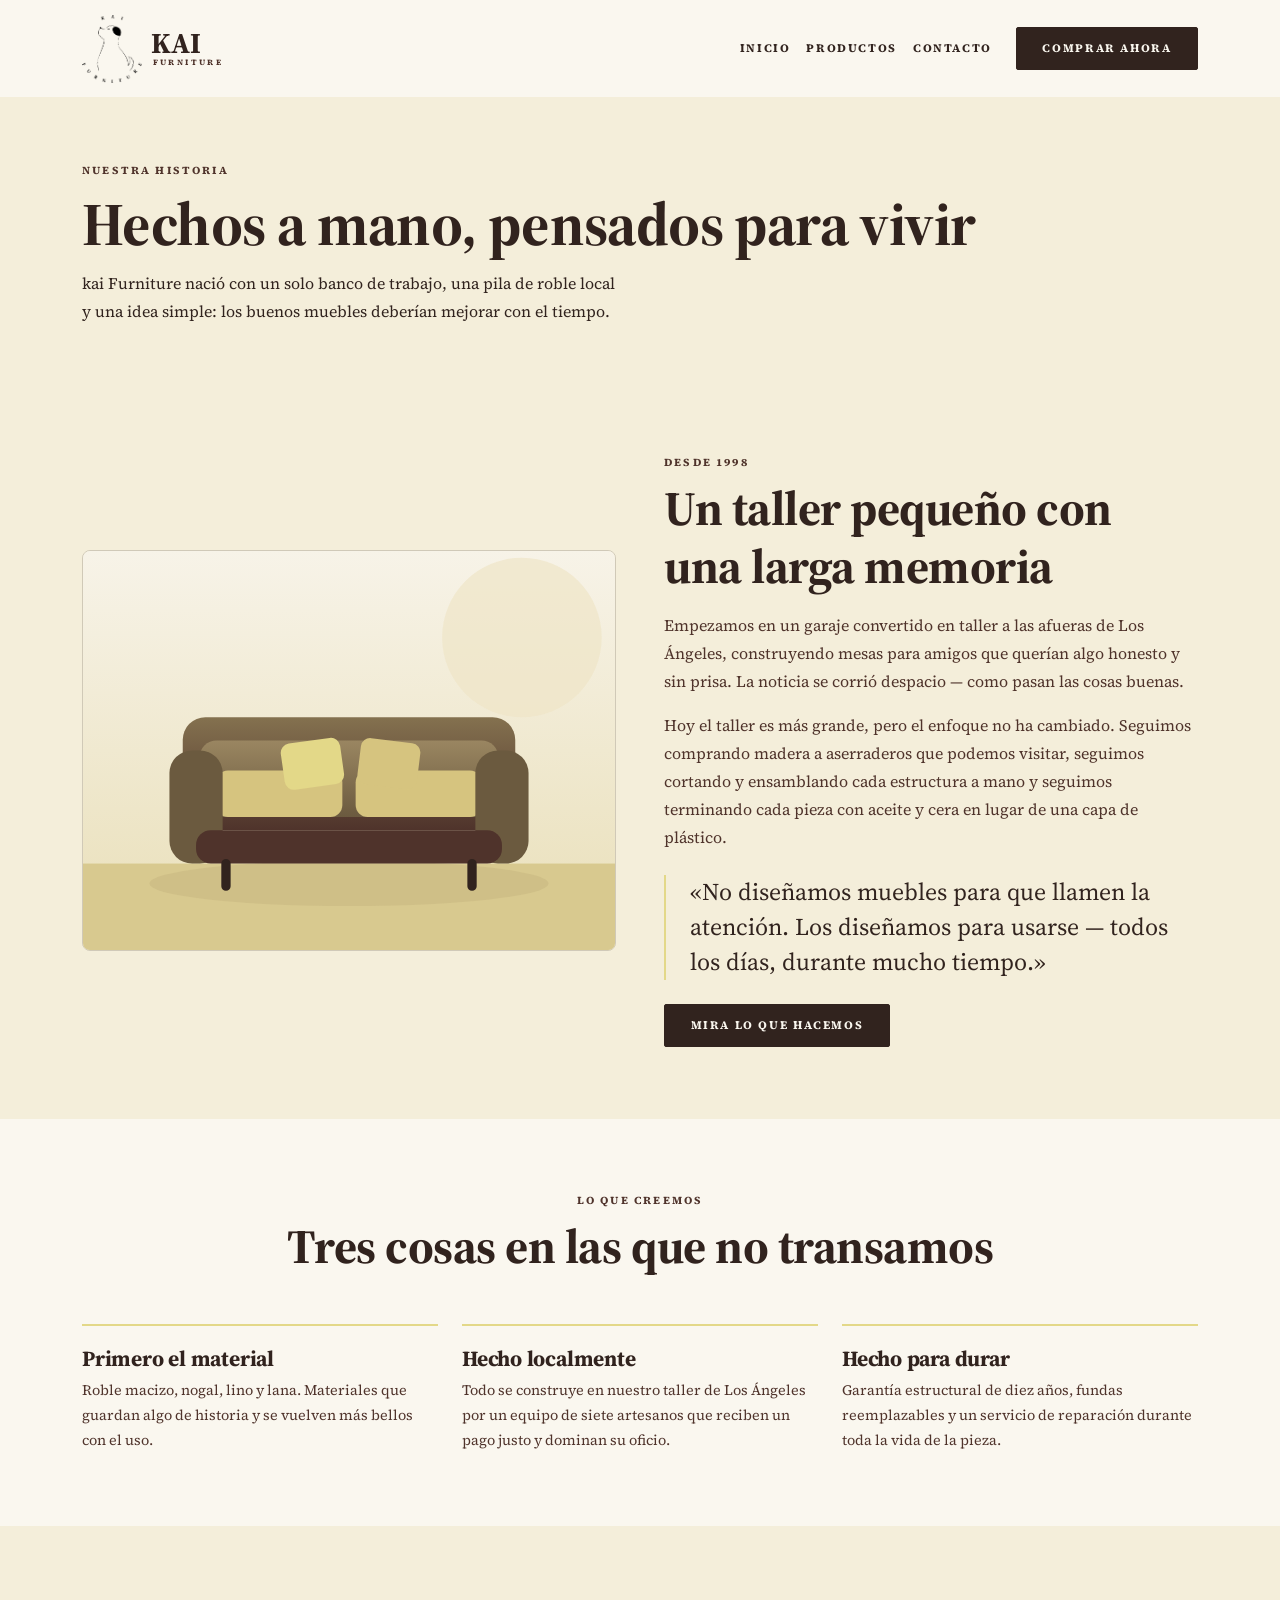
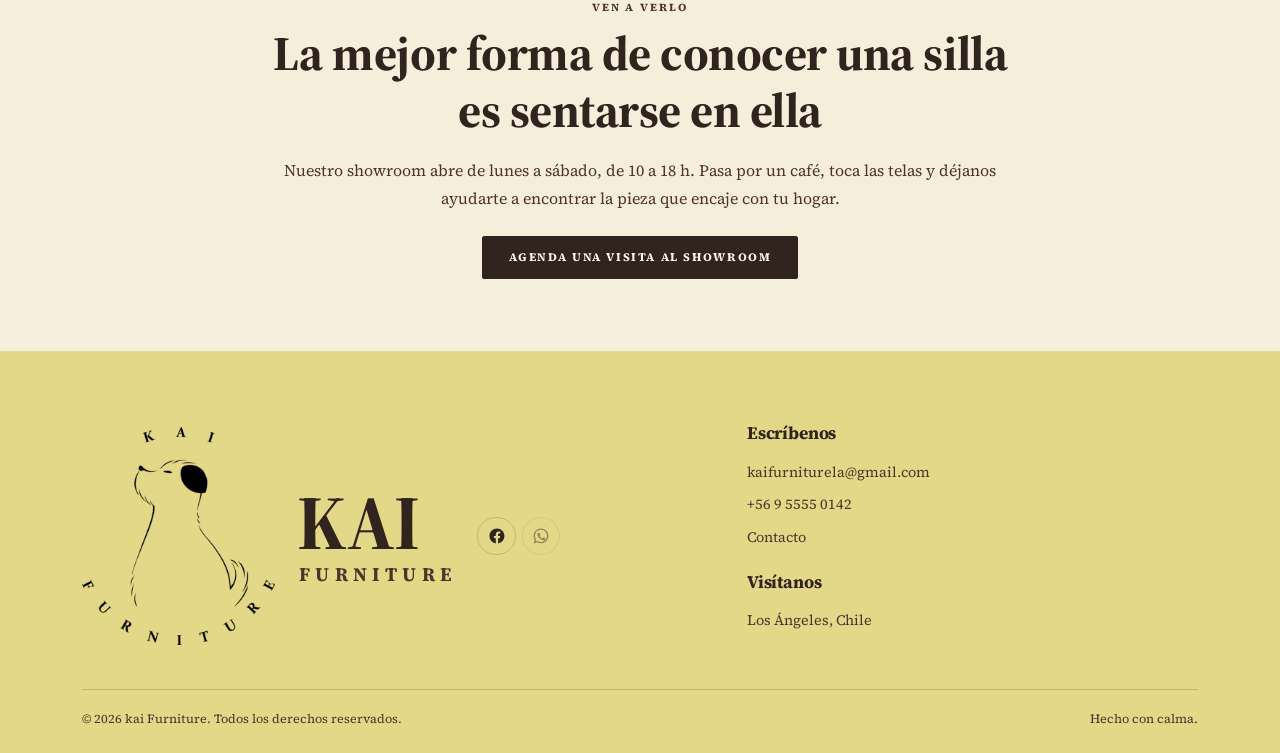
==== commit 6aa829a5: "font size and icon size changes" ====
--- a/about.html
+++ b/about.html
@@ -23,7 +23,7 @@
     <div class="container">
       <a class="navbar-brand" href="home" aria-label="kai Furniture, inicio">
         <img src="assets/images/logo-mark.png" alt="kai Furniture">
-        <span class="brand-wordmark">kai<span>Furniture</span></span>
+        <span class="brand-wordmark">KAI<span>Furniture</span></span>
       </a>
       <button class="navbar-toggler" type="button" data-bs-toggle="collapse" data-bs-target="#kaiNav" aria-controls="kaiNav" aria-expanded="false" aria-label="Abrir menú">
         <span class="navbar-toggler-icon"></span>
@@ -130,7 +130,7 @@
           <div class="footer-brand-row">
             <a href="home" class="footer-brand">
               <img src="assets/images/logo-mark.png" alt="kai Furniture" class="footer-logo">
-              <span class="brand-wordmark footer-wordmark">kai<span>FURNITURE</span></span>
+              <span class="brand-wordmark footer-wordmark">KAI<span>FURNITURE</span></span>
             </a>
             <div class="footer-social">
               <a href="https://www.facebook.com/profile.php?id=61594401551876" target="_blank" rel="noopener" aria-label="kai Furniture en Facebook">
--- a/css/styles.css
+++ b/css/styles.css
@@ -343,7 +343,7 @@
 }
 
 .product-carousel {
-  max-width: 30rem;
+  max-width: 45rem;
   margin: 0 auto;
 }
 
@@ -357,7 +357,7 @@
 .product-carousel .carousel-item img {
   width: 100%;
   aspect-ratio: 1 / 1;
-  max-height: 70vh;
+  max-height: 85vh;
   object-fit: contain;
   object-position: center;
   display: block;
@@ -425,6 +425,79 @@
   background-image: url("data:image/svg+xml,%3csvg xmlns='http://www.w3.org/2000/svg' viewBox='0 0 16 16' fill='none' stroke='%2331231e' stroke-width='1.8' stroke-linecap='round' stroke-linejoin='round'%3e%3cpath d='M6 2.5 11.5 8 6 13.5'/%3e%3c/svg%3e");
 }
 
+/* Lightbox */
+.lightbox {
+  display: none;
+  position: fixed;
+  inset: 0;
+  z-index: 1060;
+  background-color: rgba(0, 0, 0, 0.85);
+  align-items: center;
+  justify-content: center;
+  padding: 1rem;
+}
+
+.lightbox.open {
+  display: flex;
+}
+
+.lightbox-image {
+  max-width: 90vw;
+  max-height: 90vh;
+  object-fit: contain;
+  display: block;
+  border-radius: 0.5rem;
+}
+
+.lightbox-close {
+  position: absolute;
+  top: 1rem;
+  right: 2rem;
+  background: transparent;
+  border: 0;
+  font-size: 3rem;
+  line-height: 1;
+  color: #fff;
+  padding: 0;
+  cursor: pointer;
+  z-index: 1062;
+}
+
+.lightbox-close:hover {
+  color: var(--kai-accent);
+}
+
+.lightbox-nav {
+  position: absolute;
+  top: 50%;
+  transform: translateY(-50%);
+  background: rgba(255, 255, 255, 0.15);
+  border: 0;
+  width: 3rem;
+  height: 3rem;
+  border-radius: 50%;
+  color: #fff;
+  font-size: 2rem;
+  line-height: 1;
+  cursor: pointer;
+  z-index: 1062;
+  display: flex;
+  align-items: center;
+  justify-content: center;
+}
+
+.lightbox-nav:hover {
+  background: rgba(255, 255, 255, 0.3);
+}
+
+.lightbox-prev {
+  left: 1rem;
+}
+
+.lightbox-next {
+  right: 1rem;
+}
+
 .product-carousel .carousel-indicators {
   margin-bottom: 0.85rem;
   gap: 0.35rem;
@@ -813,8 +886,8 @@
   display: inline-flex;
   align-items: center;
   justify-content: center;
-  width: 1.6rem;
-  height: 1.6rem;
+  width: clamp(2rem, 3vw, 2.6rem);
+  height: clamp(2rem, 3vw, 2.6rem);
   border: 1px solid var(--kai-line);
   border-radius: 50%;
   color: var(--kai-ink);
@@ -829,8 +902,8 @@
 }
 
 .footer-social svg {
-  width: 0.72rem;
-  height: 0.72rem;
+  width: clamp(0.9rem, 1.4vw, 1.2rem);
+  height: clamp(0.9rem, 1.4vw, 1.2rem);
 }
 
 .footer-social .is-pending {
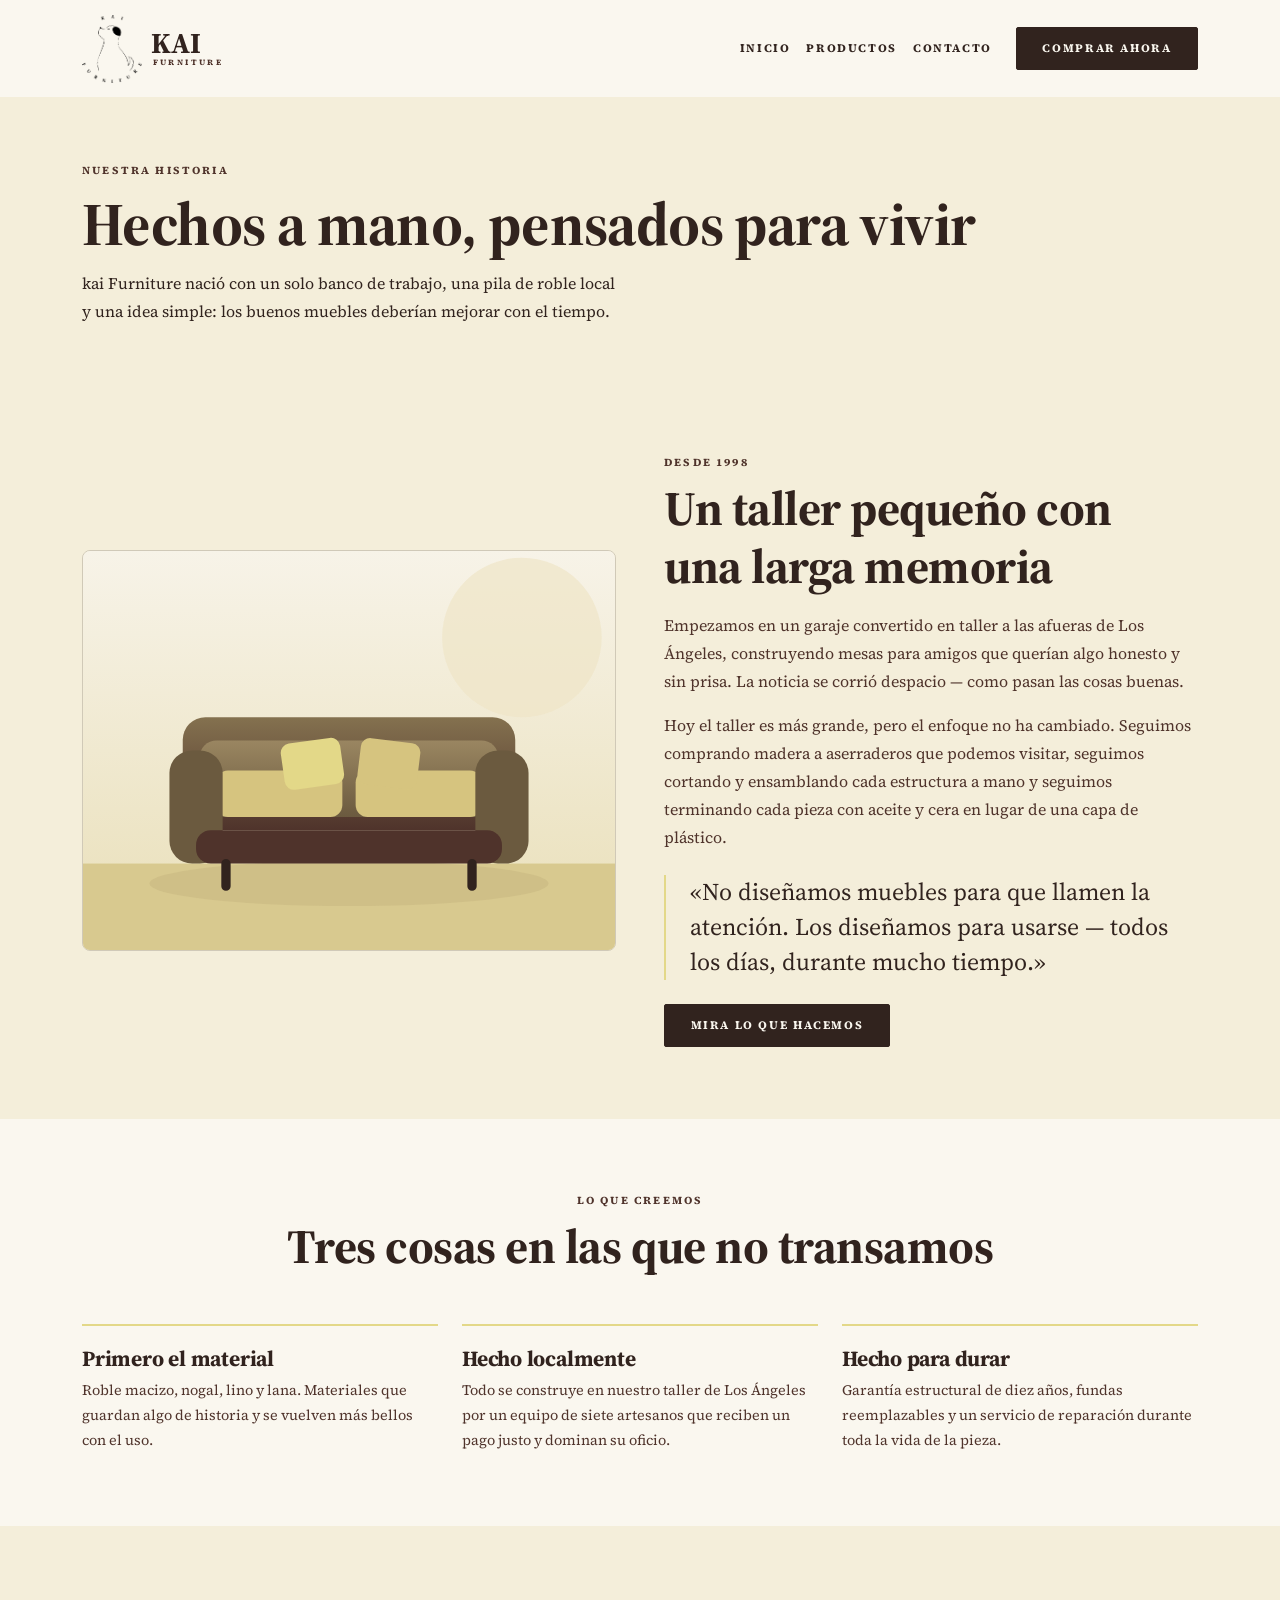
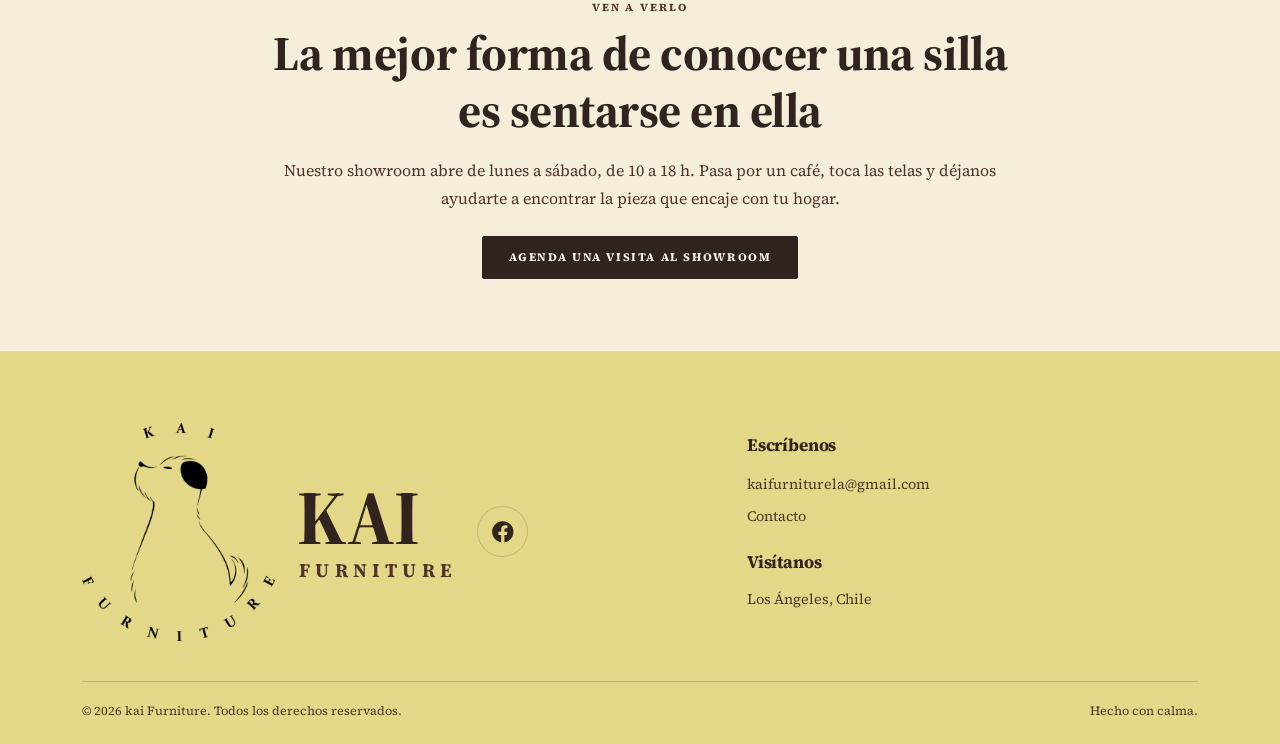
==== commit 3c121ccb: "small changes" ====
--- a/about.html
+++ b/about.html
@@ -136,7 +136,7 @@
               <a href="https://www.facebook.com/profile.php?id=61594401551876" target="_blank" rel="noopener" aria-label="kai Furniture en Facebook">
                 <svg viewBox="0 0 24 24" fill="currentColor" aria-hidden="true"><path d="M22 12.06C22 6.5 17.52 2 12 2S2 6.5 2 12.06c0 5 3.66 9.15 8.44 9.94v-7.03H7.9v-2.9h2.54V9.85c0-2.51 1.49-3.9 3.77-3.9 1.09 0 2.23.2 2.23.2v2.46h-1.26c-1.24 0-1.63.77-1.63 1.56v1.88h2.78l-.44 2.9h-2.34V22c4.78-.79 8.44-4.94 8.44-9.94Z"/></svg>
               </a>
-              <span class="is-pending" role="img" aria-label="WhatsApp: próximamente" title="WhatsApp: próximamente">
+              <span class="is-pending d-none" role="img" aria-label="WhatsApp: próximamente" title="WhatsApp: próximamente">
                 <svg viewBox="0 0 24 24" fill="currentColor" aria-hidden="true"><path d="M12.04 2a9.9 9.9 0 0 0-8.4 15.1L2 22l5.05-1.6A9.9 9.9 0 1 0 12.04 2Zm0 1.8a8.1 8.1 0 1 1-4.1 15.1l-.3-.2-2.9.9.9-2.8-.2-.3a8.1 8.1 0 0 1 6.6-12.7Zm-3.2 3.9c-.2 0-.5.1-.7.3-.3.3-.9.9-.9 2.2 0 1.3 1 2.6 1.1 2.8.1.2 1.9 3 4.6 4.2 2.3 1 2.7.8 3.2.7.5-.1 1.5-.6 1.7-1.3.2-.6.2-1.2.1-1.3-.1-.1-.3-.2-.5-.3l-1.8-.9c-.2-.1-.4-.1-.6.1-.2.2-.6.8-.8 1-.1.2-.3.2-.5.1-.2-.1-1.1-.4-2-1.3-.7-.6-1.2-1.4-1.4-1.6-.1-.2 0-.4.1-.5l.4-.5c.1-.2.2-.3.3-.5.1-.2 0-.4 0-.5l-.8-1.9c-.1-.4-.3-.4-.5-.4h-.4Z"/></svg>
               </span>
             </div>
@@ -146,7 +146,7 @@
           <h5>Escríbenos</h5>
           <ul class="footer-links">
             <li><a href="mailto:kaifurniturela@gmail.com">kaifurniturela@gmail.com</a></li>
-            <li><a href="tel:+56955550142">+56 9 5555 0142</a></li>
+            <li class="d-none"><a href="tel:+56955550142">+56 9 5555 0142</a></li>
             <li><a href="contact">Contacto</a></li>
           </ul>
 
--- a/css/styles.css
+++ b/css/styles.css
@@ -605,6 +605,49 @@
   background-color: rgba(49, 35, 30, 0.08);
 }
 
+/* Separador entre bloques de la ficha, igual al de "Elige tu versión". */
+.product-spacer {
+  border-top: 1px solid var(--kai-page-line);
+  margin-top: 1.75rem;
+}
+
+.product-specs {
+  padding-top: 1.25rem;
+}
+
+.spec-list {
+  list-style: none;
+  margin: 0;
+  padding: 0;
+}
+
+.spec-list li {
+  position: relative;
+  padding: 0.45rem 0 0.45rem 1.1rem;
+  border-bottom: 1px solid var(--kai-page-line);
+  font-size: 0.95rem;
+  line-height: 1.5;
+}
+
+.spec-list li::before {
+  content: "";
+  position: absolute;
+  left: 0;
+  top: 1rem;
+  width: 5px;
+  height: 5px;
+  border-radius: 50%;
+  background-color: var(--kai-brown);
+}
+
+.spec-list li:last-child {
+  border-bottom: 0;
+}
+
+.spec-label {
+  font-weight: 700;
+}
+
 /* Section headers */
 .section-head {
   display: flex;
@@ -886,8 +929,8 @@
   display: inline-flex;
   align-items: center;
   justify-content: center;
-  width: clamp(2rem, 3vw, 2.6rem);
-  height: clamp(2rem, 3vw, 2.6rem);
+  width: clamp(2.5rem, 4vw, 3.5rem);
+  height: clamp(2.5rem, 4vw, 3.5rem);
   border: 1px solid var(--kai-line);
   border-radius: 50%;
   color: var(--kai-ink);
@@ -902,8 +945,8 @@
 }
 
 .footer-social svg {
-  width: clamp(0.9rem, 1.4vw, 1.2rem);
-  height: clamp(0.9rem, 1.4vw, 1.2rem);
+  width: clamp(1.2rem, 2vw, 1.8rem);
+  height: clamp(1.2rem, 2vw, 1.8rem);
 }
 
 .footer-social .is-pending {
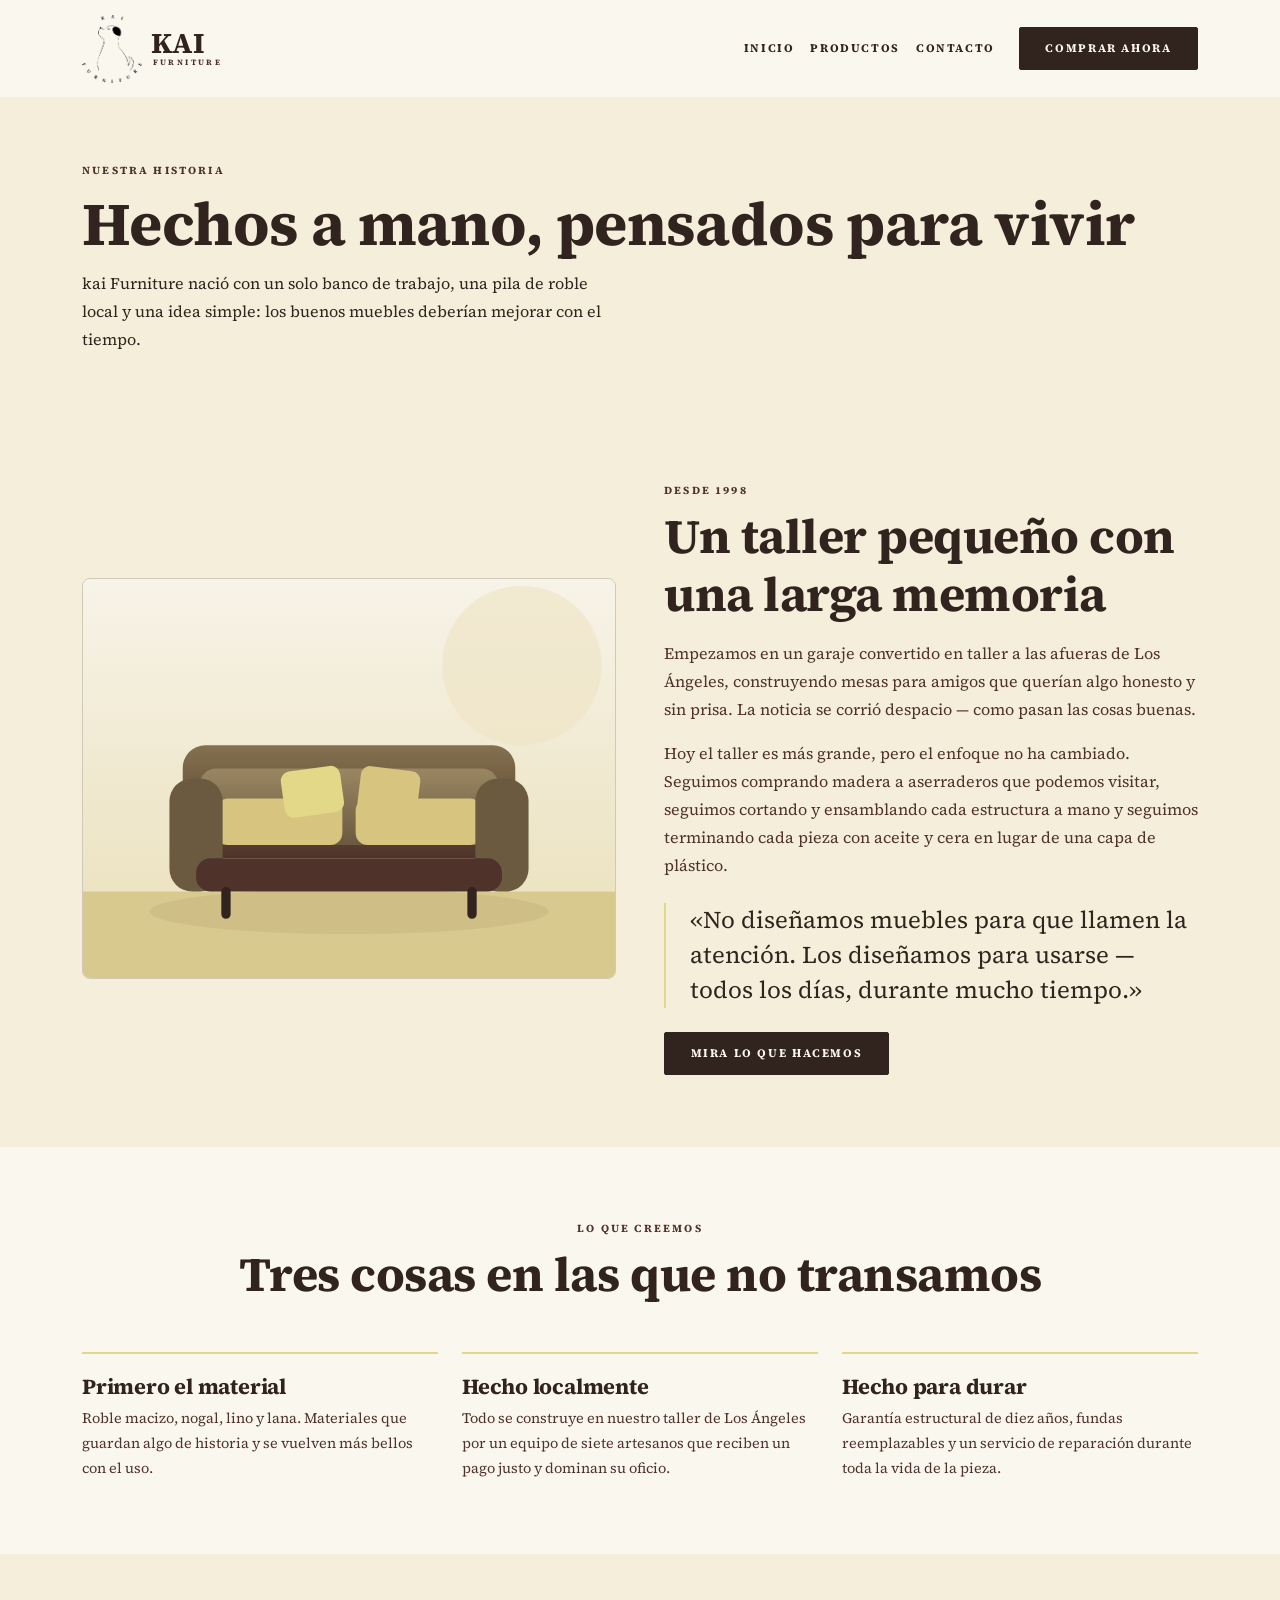
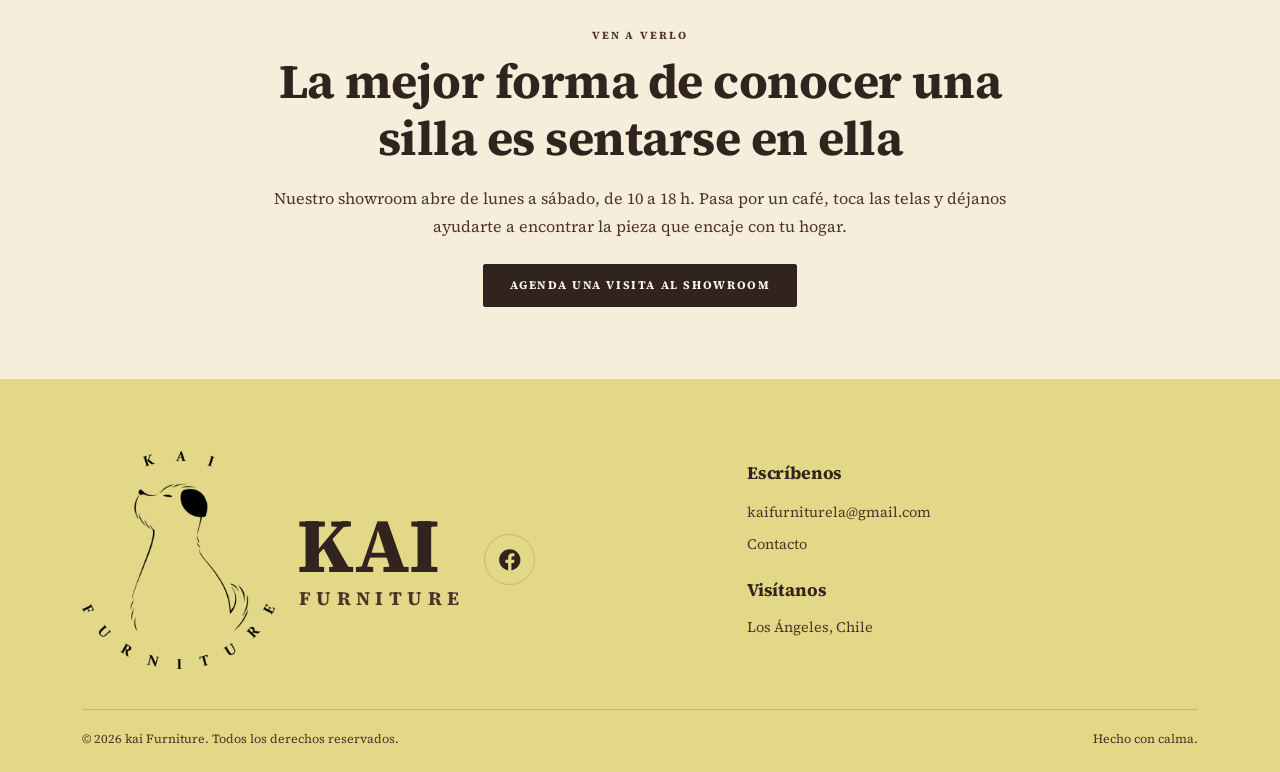
==== commit 1a9e5ba1: "optimization changes" ====
--- a/about.html
+++ b/about.html
@@ -11,18 +11,16 @@
   <link rel="icon" type="image/png" sizes="32x32" href="assets/images/favicon-32x32.png">
   <link rel="icon" type="image/png" sizes="48x48" href="assets/images/favicon-48x48.png">
   <link rel="apple-touch-icon" href="assets/images/apple-touch-icon.png">
-  <link rel="preconnect" href="https://fonts.googleapis.com">
-  <link rel="preconnect" href="https://fonts.gstatic.com" crossorigin>
-  <link href="https://fonts.googleapis.com/css2?family=Source+Serif+4:wght@400;700&display=swap" rel="stylesheet">
-  <link href="https://cdn.jsdelivr.net/npm/bootstrap@5.3.3/dist/css/bootstrap.min.css" rel="stylesheet">
+  <link rel="stylesheet" href="css/bootstrap.min.css">
   <link rel="stylesheet" href="css/styles.css">
+  <script src="js/analytics.js" defer></script>
 </head>
 <body class="page-nosotros">
 
   <nav class="navbar navbar-expand-lg navbar-kai sticky-top">
     <div class="container">
       <a class="navbar-brand" href="home" aria-label="kai Furniture, inicio">
-        <img src="assets/images/logo-mark.png" alt="kai Furniture">
+        <img src="assets/images/logo-mark.png" alt="kai Furniture" width="532" height="600">
         <span class="brand-wordmark">KAI<span>Furniture</span></span>
       </a>
       <button class="navbar-toggler" type="button" data-bs-toggle="collapse" data-bs-target="#kaiNav" aria-controls="kaiNav" aria-expanded="false" aria-label="Abrir menú">
@@ -54,7 +52,7 @@
       <div class="row align-items-center g-5">
         <div class="col-lg-6">
           <div class="about-media">
-            <img src="assets/images/sofa.svg" alt="El sofá Aria en el showroom de kai Furniture">
+            <img src="assets/images/sofa.svg" alt="El sofá Aria en el showroom de kai Furniture" width="800" height="600" decoding="async">
           </div>
         </div>
         <div class="col-lg-6">
@@ -129,7 +127,7 @@
         <div class="col-lg-7">
           <div class="footer-brand-row">
             <a href="home" class="footer-brand">
-              <img src="assets/images/logo-mark.png" alt="kai Furniture" class="footer-logo">
+              <img src="assets/images/logo-mark.png" alt="kai Furniture" width="532" height="600" class="footer-logo" loading="lazy" decoding="async">
               <span class="brand-wordmark footer-wordmark">KAI<span>FURNITURE</span></span>
             </a>
             <div class="footer-social">
@@ -161,7 +159,7 @@
     </div>
   </footer>
 
-  <script src="https://cdn.jsdelivr.net/npm/bootstrap@5.3.3/dist/js/bootstrap.bundle.min.js"></script>
+  <script src="js/vendor/bootstrap.bundle.min.js"></script>
   <script>
     document.getElementById('year').textContent = new Date().getFullYear();
   </script>
--- a/css/styles.css
+++ b/css/styles.css
@@ -1,3 +1,22 @@
+/* Source Serif 4 (subset latin, variable) — servida localmente en vez de Google Fonts */
+@font-face {
+  font-family: 'Source Serif 4';
+  font-style: normal;
+  font-weight: 400;
+  font-display: swap;
+  src: url("../assets/fonts/source-serif-4-latin.woff2") format('woff2');
+  unicode-range: U+0000-00FF, U+0131, U+0152-0153, U+02BB-02BC, U+02C6, U+02DA, U+02DC, U+0304, U+0308, U+0329, U+2000-206F, U+20AC, U+2122, U+2191, U+2193, U+2212, U+2215, U+FEFF, U+FFFD;
+}
+
+@font-face {
+  font-family: 'Source Serif 4';
+  font-style: normal;
+  font-weight: 700;
+  font-display: swap;
+  src: url("../assets/fonts/source-serif-4-latin.woff2") format('woff2');
+  unicode-range: U+0000-00FF, U+0131, U+0152-0153, U+02BB-02BC, U+02C6, U+02DA, U+02DC, U+0304, U+0308, U+0329, U+2000-206F, U+20AC, U+2122, U+2191, U+2193, U+2212, U+2215, U+FEFF, U+FFFD;
+}
+
 :root {
   --kai-ink: #31231e;
   --kai-dark: #4f332b;
@@ -584,7 +603,8 @@
 
 .variant-btn {
   background-color: transparent;
-  border: 1px solid var(--kai-page-line);
+  background-image: linear-gradient(180deg, var(--variant-tint, transparent), transparent);
+  border: 1px solid var(--variant-edge, var(--kai-page-line));
   border-radius: 2px;
   padding: 0.6rem 1rem;
   font-family: var(--kai-font);
